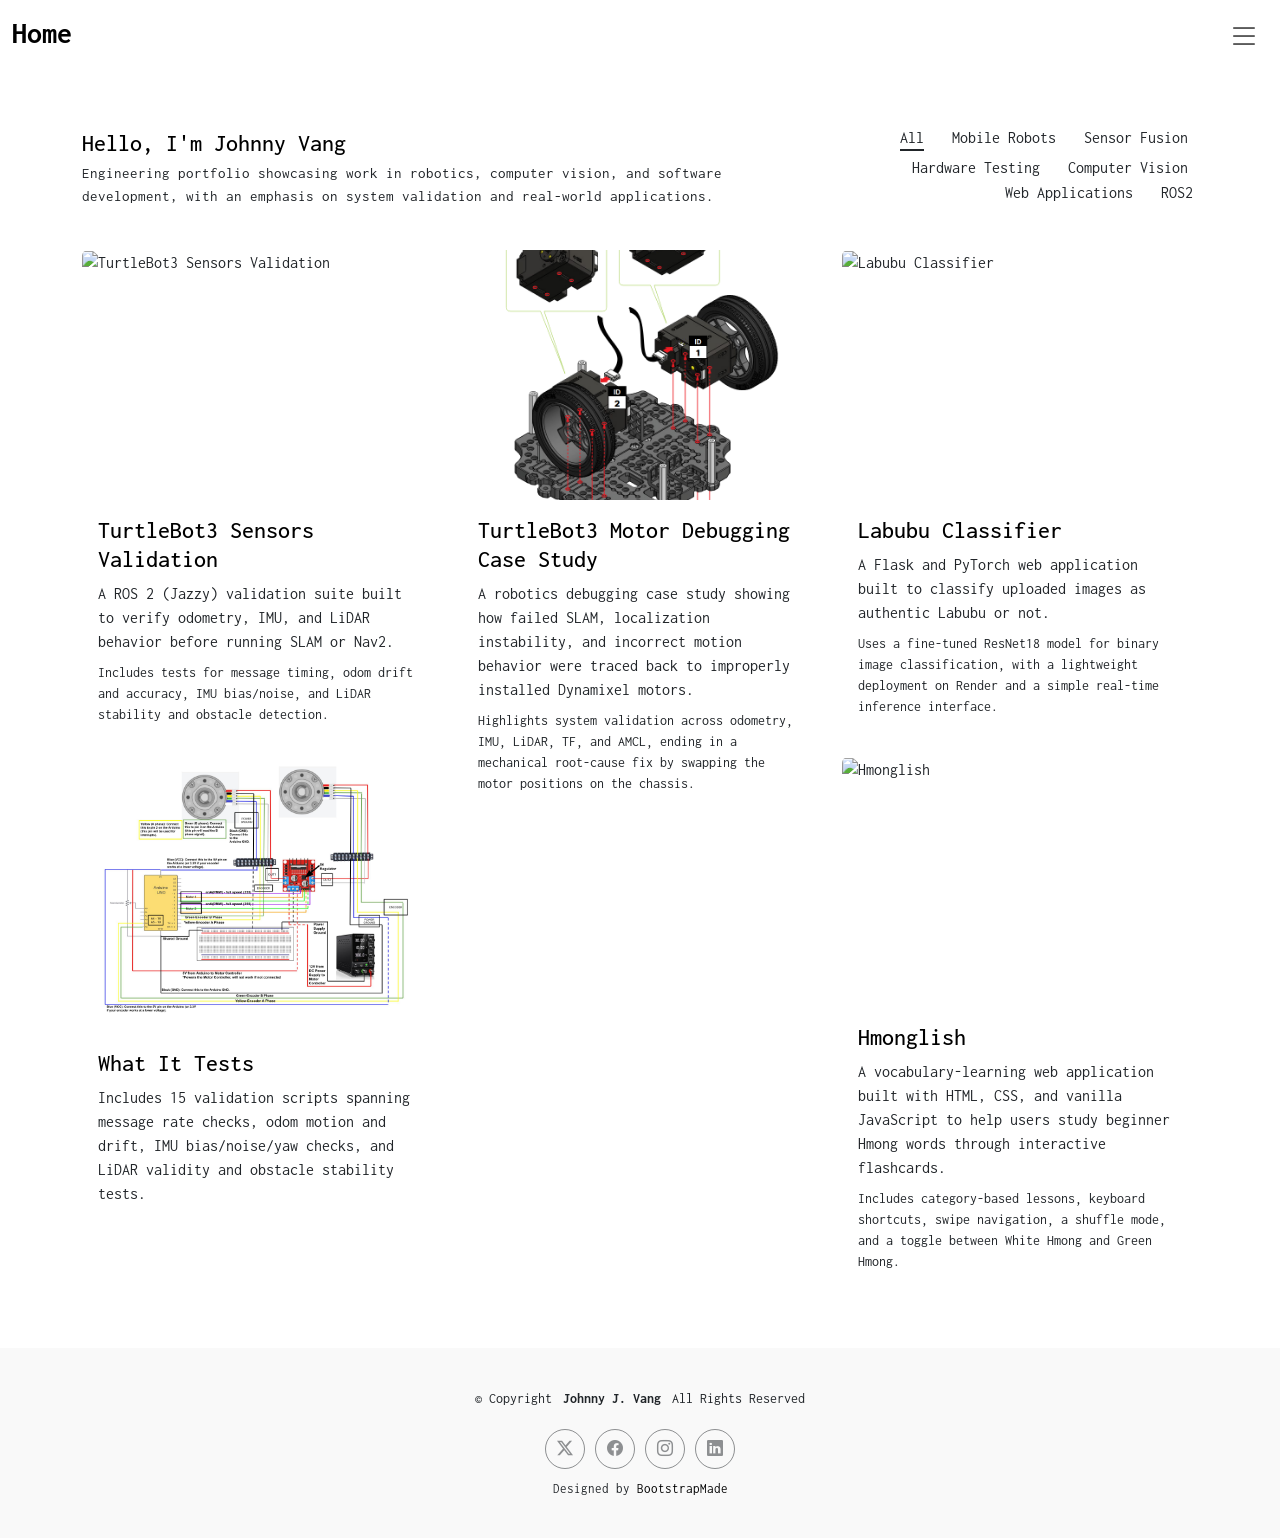
==== index.html @ 62e038f4 "new project - debuging case study" ====
<!DOCTYPE html>
<html lang="en">

<head>
  <meta charset="utf-8">
  <meta content="width=device-width, initial-scale=1.0" name="viewport">
  <title>Johnny J. Vang</title>
  <meta name="description" content="Johnny J. Vang robotics portfolio featuring ROS2 mobile robot validation, TurtleBot3 sensor validation, and system integration projects.">
  <meta name="keywords" content="Johnny Vang, ROS2, TurtleBot3, robotics, sensor validation, odometry, IMU, lidar, Nav2, SLAM">

  <!-- Favicons -->
  <link href="assets/img/favicon.png" rel="icon">
  <link href="assets/img/apple-touch-icon.png" rel="apple-touch-icon">

  <!-- Fonts -->
  <link href="https://fonts.googleapis.com" rel="preconnect">
  <link href="https://fonts.gstatic.com" rel="preconnect" crossorigin>
  <link href="https://fonts.googleapis.com/css2?family=Inconsolata:wght@200;300;400;500;600;700;800;900&display=swap" rel="stylesheet">

  <!-- Vendor CSS Files -->
  <link href="assets/vendor/bootstrap/css/bootstrap.min.css" rel="stylesheet">
  <link href="assets/vendor/bootstrap-icons/bootstrap-icons.css" rel="stylesheet">
  <link href="assets/vendor/aos/aos.css" rel="stylesheet">
  <link href="assets/vendor/glightbox/css/glightbox.min.css" rel="stylesheet">
  <link href="assets/vendor/swiper/swiper-bundle.min.css" rel="stylesheet">

  <!-- Main CSS File -->
  <link href="assets/css/main.css" rel="stylesheet">
</head>

<body class="index-page">

  <header id="header" class="header d-flex align-items-center sticky-top">
    <div class="container-fluid position-relative d-flex align-items-center justify-content-between">

      <a href="index.html" class="logo d-flex align-items-center">
        <h1 class="sitename">Home</h1>
      </a>

      <nav id="navmenu" class="navmenu">
        <ul>
          <li><a href="index.html" class="active">Home</a></li>
          <li><a href="about.html">About</a></li>
          <li><a href="contact.html">Contact</a></li>
        </ul>
        <i class="mobile-nav-toggle d-xl-none bi bi-list"></i>
      </nav>

    </div>
  </header>

  <main class="main">

    <section id="portfolio" class="portfolio section">
      <div class="container">

        <div class="isotope-layout" data-default-filter="*" data-layout="masonry" data-sort="original-order">

          <div class="row align-items-center mb-4">
            <div class="col-lg-7 portfolio-info">
              <h3>Hello, I'm Johnny Vang</h3>
              <p>
                Engineering portfolio showcasing work in robotics, computer vision, and software development, with an emphasis on system validation and real-world applications.
              </p>


            </div>
            <div class="col-lg-5 text-center text-lg-end">
              <ul class="portfolio-filters isotope-filters" data-aos="fade-up" data-aos-delay="100">
                <li data-filter="*" class="filter-active">All</li>
                <li data-filter=".filter-mobile">Mobile Robots</li>
                <li data-filter=".filter-sensor">Sensor Fusion</li>
                <li data-filter=".filter-hardware">Hardware Testing</li>
                <li data-filter=".filter-computer-vision">Computer Vision</li>
                <li data-filter=".filter-web-applications">Web Applications</li>
                <li data-filter=".filter-ros2">ROS2</li>
              </ul>
            </div>
          </div>

          

          <div class="row gy-4 isotope-container" data-aos="fade-up" data-aos-delay="200">

          <div class="col-lg-4 col-md-6 portfolio-item isotope-item filter-mobile filter-sensor filter-ros2">
            <div class="portfolio-content h-100">

              <div class="portfolio-img">
                <img src="https://external-content.duckduckgo.com/iu/?u=https%3A%2F%2Fe-shop.robotis.co.jp%2Fuploads%2FItems%2Fturtlebot3%2Fturtlebot3_burger_2022_tn1.jpg&f=1&nofb=1&ipt=61a8b65f5c6f3a85152f0b803311ccb914b542af6340ff4b538eba54f91daeba" alt="TurtleBot3 Sensors Validation">
              </div>

              <div class="portfolio-info">
                <h4>TurtleBot3 Sensors Validation</h4>
                <p>ROS2 validation suite for odom, IMU, and LiDAR</p>
                <div>
                  <a href="tb3-sensors-validation.html" class="details-link">
                    <i class="bi bi-link-45deg"></i>
                  </a>
                </div>
              </div>

              <div class="p-3">
                <h4 class="mb-2">TurtleBot3 Sensors Validation</h4>
                <p class="mb-2">
                  A ROS 2 (Jazzy) validation suite built to verify odometry, IMU, and LiDAR behavior
                  before running SLAM or Nav2.
                </p>
                <p class="mb-0 small">
                  Includes tests for message timing, odom drift and accuracy, IMU bias/noise,
                  and LiDAR stability and obstacle detection.
                </p>
              </div>

            </div>
          </div>

          <div class="col-lg-4 col-md-6 portfolio-item isotope-item filter-mobile filter-hardware filter-ros2">
            <div class="portfolio-content h-100">

              <div class="portfolio-img">
                <img src="assets/img/tb3-motor-debug-cover.png" alt="TurtleBot3 Motor Installation Debugging">
              </div>

              <div class="portfolio-info">
                <h4>TurtleBot3 Motor Debugging Case Study</h4>
                <p>Root cause analysis of SLAM failure caused by incorrect Dynamixel motor placement</p>
                <div>
                  <a href="tb3-motor-debugging-case-study.html" class="details-link">
                    <i class="bi bi-link-45deg"></i>
                  </a>
                </div>
              </div>

              <div class="p-3">
                <h4 class="mb-2">TurtleBot3 Motor Debugging Case Study</h4>
                <p class="mb-2">
                  A robotics debugging case study showing how failed SLAM, localization instability,
                  and incorrect motion behavior were traced back to improperly installed Dynamixel motors.
                </p>
                <p class="mb-0 small">
                  Highlights system validation across odometry, IMU, LiDAR, TF, and AMCL, ending in
                  a mechanical root-cause fix by swapping the motor positions on the chassis.
                </p>
              </div>

            </div>
          </div>

          <div class="col-lg-4 col-md-6 portfolio-item isotope-item filter-computer-vision filter-web-applications">
            <div class="portfolio-content h-100">

              <div class="portfolio-img">
                <img src="https://raw.githubusercontent.com/johnnyjvang/labubu_classifyer/main/static/labubu_rare.png" alt="Labubu Classifier">
              </div>

              <div class="portfolio-info">
                <h4>Labubu Classifier</h4>
                <p>PyTorch image classifier for authentic vs counterfeit Labubu detection</p>
                <div>
                  <a href="labubu-classifier.html" class="details-link">
                    <i class="bi bi-link-45deg"></i>
                  </a>
                </div>
              </div>

              <div class="p-3">
                <h4 class="mb-2">Labubu Classifier</h4>
                <p class="mb-2">
                  A Flask and PyTorch web application built to classify uploaded images as
                  authentic Labubu or not.
                </p>
                <p class="mb-0 small">
                  Uses a fine-tuned ResNet18 model for binary image classification, with a lightweight
                  deployment on Render and a simple real-time inference interface.
                </p>
              </div>

            </div>
          </div>

          <!-- Hmonglish -->
          <div class="col-lg-4 col-md-6 portfolio-item isotope-item filter-web-applications">
            <div class="portfolio-content h-100">

              <div class="portfolio-img">
                <img src="https://raw.githubusercontent.com/johnnyjvang/hmonglish/main/public/homepage.png" alt="Hmonglish">
              </div>

              <div class="portfolio-info">
                <h4>Hmonglish</h4>
                <p>Interactive web app for learning basic Hmong vocabulary</p>
                <div>
                  <a href="hmonglish.html" class="details-link">
                    <i class="bi bi-link-45deg"></i>
                  </a>
                </div>
              </div>

              <div class="p-3">
                <h4 class="mb-2">Hmonglish</h4>
                <p class="mb-2">
                  A vocabulary-learning web application built with HTML, CSS, and vanilla JavaScript
                  to help users study beginner Hmong words through interactive flashcards.
                </p>
                <p class="mb-0 small">
                  Includes category-based lessons, keyboard shortcuts, swipe navigation, a shuffle mode,
                  and a toggle between White Hmong and Green Hmong.
                </p>
              </div>

            </div>
          </div>

            <!-- Supporting Card -->
            <div class="col-lg-4 col-md-6 portfolio-item isotope-item filter-sensor filter-hardware filter-ros2">
              <div class="portfolio-content h-100">
                <img src="assets/img/portfolio/motor_wiring.jpg" class="img-fluid" alt="Validation and Debugging">
                <div class="portfolio-info">
                  <h4>Validation and Debugging</h4>
                  <p>Practical system testing for mobile robot bring-up</p>
                  <div>
                    <a href="assets/img/portfolio/motor_wiring.jpg"
                       title="Validation and Debugging"
                       data-gallery="portfolio-gallery-hardware"
                       class="glightbox preview-link">
                      <i class="bi bi-zoom-in"></i>
                    </a>
                    <a href="tb3-sensors-validation.html" title="More Details" class="details-link">
                      <i class="bi bi-link-45deg"></i>
                    </a>
                  </div>
                </div>

                <div class="p-3">
                  <h4 class="mb-2">What It Tests</h4>
                  <p class="mb-0">
                    Includes 15 validation scripts spanning message rate checks, odom motion and drift,
                    IMU bias/noise/yaw checks, and LiDAR validity and obstacle stability tests.
                  </p>
                </div>
              </div>
            </div><!-- End Portfolio Item -->

          </div><!-- End Portfolio Container -->

        </div>
      </div>
    </section>

  </main>

  <footer id="footer" class="footer light-background">
    <div class="container">
      <div class="copyright text-center">
        <p>© <span>Copyright</span> <strong class="px-1 sitename">Johnny J. Vang</strong> <span>All Rights Reserved</span></p>
      </div>
      <div class="social-links d-flex justify-content-center">
        <a href=""><i class="bi bi-twitter-x"></i></a>
        <a href=""><i class="bi bi-facebook"></i></a>
        <a href=""><i class="bi bi-instagram"></i></a>
        <a href=""><i class="bi bi-linkedin"></i></a>
      </div>
      <div class="credits">
        Designed by <a href="https://bootstrapmade.com/">BootstrapMade</a>
      </div>
    </div>
  </footer>

  <a href="#" id="scroll-top" class="scroll-top d-flex align-items-center justify-content-center">
    <i class="bi bi-arrow-up-short"></i>
  </a>

  <div id="preloader"></div>

  <script src="assets/vendor/bootstrap/js/bootstrap.bundle.min.js"></script>
  <script src="assets/vendor/php-email-form/validate.js"></script>
  <script src="assets/vendor/aos/aos.js"></script>
  <script src="assets/vendor/glightbox/js/glightbox.min.js"></script>
  <script src="assets/vendor/imagesloaded/imagesloaded.pkgd.min.js"></script>
  <script src="assets/vendor/isotope-layout/isotope.pkgd.min.js"></script>
  <script src="assets/vendor/swiper/swiper-bundle.min.js"></script>
  <script src="assets/js/main.js"></script>

</body>

</html>
---- assets/css/main.css ----
/**
* Template Name: MyPortfolio
* Template URL: https://bootstrapmade.com/myportfolio-bootstrap-portfolio-website-template/
* Updated: Aug 08 2024 with Bootstrap v5.3.3
* Author: BootstrapMade.com
* License: https://bootstrapmade.com/license/
*/


/* Portfolio Image Consistency */
.portfolio-img {
  width: 100%;
  height: 250px;
  overflow: hidden;
  border-radius: 6px;
}

.portfolio-img img {
  width: 100%;
  height: 100%;
  object-fit: cover;
  object-position: center;
  transition: transform 0.3s ease;
}

/* Hover effect */
.portfolio-content:hover .portfolio-img img {
  transform: scale(1.05);
}


.profile-img img {
  width: 250px;
  height: 250px;
  border-radius: 50%;
  object-fit: cover;
  display: block;
  margin: 0 auto;
}

/* Mobile scaling */
@media (max-width: 768px) {
  .profile-img img {
    width: 160px;
    height: 160px;
  }
}

.profile-img img {
  border: 4px solid #fff;
  box-shadow: 0 8px 20px rgba(0,0,0,0.2);
}

/*--------------------------------------------------------------
# Font & Color Variables
# Help: https://bootstrapmade.com/color-system/
--------------------------------------------------------------*/
/* Fonts */
:root {
  --default-font: "Inconsolata",  system-ui, -apple-system, "Segoe UI", Roboto, "Helvetica Neue", Arial, "Noto Sans", "Liberation Sans", sans-serif, "Apple Color Emoji", "Segoe UI Emoji", "Segoe UI Symbol", "Noto Color Emoji";
  --heading-font: "Inconsolata",  sans-serif;
  --nav-font: "Inconsolata",  sans-serif;
}

/* Global Colors - The following color variables are used throughout the website. Updating them here will change the color scheme of the entire website */
:root { 
  --background-color: #ffffff; /* Background color for the entire website, including individual sections */
  --default-color: #212529; /* Default color used for the majority of the text content across the entire website */
  --heading-color: #000000; /* Color for headings, subheadings and title throughout the website */
  --accent-color: #000000; /* Accent color that represents your brand on the website. It's used for buttons, links, and other elements that need to stand out */
  --surface-color: #ffffff; /* The surface color is used as a background of boxed elements within sections, such as cards, icon boxes, or other elements that require a visual separation from the global background. */
  --contrast-color: #ffffff; /* Contrast color for text, ensuring readability against backgrounds of accent, heading, or default colors. */
}

/* Nav Menu Colors - The following color variables are used specifically for the navigation menu. They are separate from the global colors to allow for more customization options */
:root {
  --nav-color: #5b5b5b;  /* The default color of the main navmenu links */
  --nav-hover-color: #000000; /* Applied to main navmenu links when they are hovered over or active */
  --nav-mobile-background-color: #f5f5f5; /* Used as the background color for mobile navigation menu */
  --nav-dropdown-background-color: #ffffff; /* Used as the background color for dropdown items that appear when hovering over primary navigation items */
  --nav-dropdown-color: #5b5b5b; /* Used for navigation links of the dropdown items in the navigation menu. */
  --nav-dropdown-hover-color: #000000; /* Similar to --nav-hover-color, this color is applied to dropdown navigation links when they are hovered over. */
}

/* Color Presets - These classes override global colors when applied to any section or element, providing reuse of the sam color scheme. */

.light-background {
  --background-color: #f9f9f9;
  --surface-color: #ffffff;
}

.dark-background {
  --background-color: #060606;
  --default-color: #ffffff;
  --heading-color: #ffffff;
  --surface-color: #252525;
  --contrast-color: #ffffff;
}

/* Smooth scroll */
:root {
  scroll-behavior: smooth;
}

/*--------------------------------------------------------------
# General Styling & Shared Classes
--------------------------------------------------------------*/
body {
  color: var(--default-color);
  background-color: var(--background-color);
  font-family: var(--default-font);
}

a {
  color: var(--accent-color);
  text-decoration: none;
  transition: 0.3s;
}

a:hover {
  color: color-mix(in srgb, var(--accent-color), transparent 25%);
  text-decoration: none;
}

h1,
h2,
h3,
h4,
h5,
h6 {
  color: var(--heading-color);
  font-family: var(--heading-font);
}

/* PHP Email Form Messages
------------------------------*/
.php-email-form .error-message {
  display: none;
  background: #df1529;
  color: #ffffff;
  text-align: left;
  padding: 15px;
  margin-bottom: 24px;
  font-weight: 600;
}

.php-email-form .sent-message {
  display: none;
  color: #ffffff;
  background: #059652;
  text-align: center;
  padding: 15px;
  margin-bottom: 24px;
  font-weight: 600;
}

.php-email-form .loading {
  display: none;
  background: var(--surface-color);
  text-align: center;
  padding: 15px;
  margin-bottom: 24px;
}

.php-email-form .loading:before {
  content: "";
  display: inline-block;
  border-radius: 50%;
  width: 24px;
  height: 24px;
  margin: 0 10px -6px 0;
  border: 3px solid var(--accent-color);
  border-top-color: var(--surface-color);
  animation: php-email-form-loading 1s linear infinite;
}

@keyframes php-email-form-loading {
  0% {
    transform: rotate(0deg);
  }

  100% {
    transform: rotate(360deg);
  }
}

/*--------------------------------------------------------------
# Global Header
--------------------------------------------------------------*/
.header {
  color: var(--default-color);
  background-color: var(--background-color);
  padding: 15px 0;
  transition: all 0.5s;
  z-index: 997;
}

.header .logo {
  line-height: 1;
}

.header .logo img {
  max-height: 32px;
  margin-right: 8px;
}

.header .logo h1 {
  font-size: 30px;
  margin: 0;
  font-weight: 700;
  color: var(--heading-color);
}

/*--------------------------------------------------------------
# Navigation Menu
--------------------------------------------------------------*/
/* Navmenu */
.mobile-nav-toggle {
  color: var(--nav-color);
  position: fixed;
  top: 20px;
  right: 20px;
  font-size: 32px;
  line-height: 0;
  cursor: pointer;
  display: block !important;
  z-index: 998;
  transition: 0.3s;
}

.mobile-nav-toggle:hover {
  color: var(--nav-hover-color);
}

.navmenu {
  position: fixed;
  top: 0;
  bottom: 0;
  right: -300px;
  z-index: 997;
  transition: 0.3s;
  width: 300px;
  overflow: hidden;
}

.navmenu ul {
  display: block;
  list-style: none;
  padding: 10px 0;
  margin: 0;
  overflow-y: auto;
  transition: 0.3s;
  z-index: 998;
}

.navmenu a,
.navmenu a:focus {
  color: var(--nav-dropdown-color);
  padding: 10px 20px;
  font-family: var(--nav-font);
  font-size: 17px;
  font-weight: 500;
  display: flex;
  align-items: center;
  justify-content: space-between;
  white-space: nowrap;
  transition: 0.3s;
}

.navmenu a i,
.navmenu a:focus i {
  font-size: 12px;
  line-height: 0;
  margin-left: 5px;
  width: 30px;
  height: 30px;
  display: flex;
  align-items: center;
  justify-content: center;
  border-radius: 50%;
  transition: 0.3s;
  background-color: color-mix(in srgb, var(--accent-color), transparent 90%);
}

.navmenu a i:hover,
.navmenu a:focus i:hover {
  background-color: var(--accent-color);
  color: var(--contrast-color);
}

.navmenu a:hover,
.navmenu .active,
.navmenu .active:focus {
  color: var(--nav-dropdown-hover-color);
}

.navmenu .active i,
.navmenu .active:focus i {
  background-color: var(--accent-color);
  color: var(--contrast-color);
  transform: rotate(180deg);
}

.navmenu .dropdown ul {
  position: static;
  display: none;
  z-index: 99;
  padding: 10px 0;
  margin: 10px 20px;
  box-shadow: none;
  transition: all 0.5s ease-in-out;
}

.navmenu .dropdown>.dropdown-active {
  display: block;
  background-color: var(--nav-dropdown-background-color);
  border: 1px solid color-mix(in srgb, var(--nav-dropdown-color), transparent 90%);
}

.mobile-nav-active {
  overflow: hidden;
}

.mobile-nav-active .mobile-nav-toggle {
  right: 310px;
  background-color: var(--surface-color);
  border-radius: 50%;
  border: 1px solid color-mix(in srgb, var(--default-color), transparent 80%);
}

.mobile-nav-active .navmenu {
  position: fixed;
  overflow: hidden;
  top: 0;
  bottom: 0;
  right: 0;
  background-color: var(--nav-mobile-background-color);
  transition: 0.3s;
}

/*--------------------------------------------------------------
# Global Footer
--------------------------------------------------------------*/
.footer {
  color: var(--default-color);
  background-color: var(--background-color);
  font-size: 14px;
  padding: 40px 0;
  position: relative;
}

.footer .copyright p {
  margin-bottom: 0;
}

.footer .social-links {
  margin-top: 20px;
}

.footer .social-links a {
  display: flex;
  align-items: center;
  justify-content: center;
  width: 40px;
  height: 40px;
  border-radius: 50%;
  border: 1px solid color-mix(in srgb, var(--default-color), transparent 50%);
  font-size: 16px;
  color: color-mix(in srgb, var(--default-color), transparent 50%);
  margin: 0 5px;
  transition: 0.3s;
}

.footer .social-links a:hover {
  color: var(--accent-color);
  border-color: var(--accent-color);
}

.footer .credits {
  margin-top: 10px;
  font-size: 13px;
  text-align: center;
}

/*--------------------------------------------------------------
# Preloader
--------------------------------------------------------------*/
#preloader {
  position: fixed;
  inset: 0;
  z-index: 9999;
  overflow: hidden;
  background-color: var(--background-color);
  transition: all 0.6s ease-out;
}

#preloader:before {
  content: "";
  position: fixed;
  top: calc(50% - 30px);
  left: calc(50% - 30px);
  border: 6px solid var(--accent-color);
  border-top-color: color-mix(in srgb, var(--accent-color), transparent 90%);
  border-radius: 50%;
  width: 60px;
  height: 60px;
  animation: animate-preloader 1s linear infinite;
}

@keyframes animate-preloader {
  0% {
    transform: rotate(0deg);
  }

  100% {
    transform: rotate(360deg);
  }
}

/*--------------------------------------------------------------
# Scroll Top Button
--------------------------------------------------------------*/
.scroll-top {
  position: fixed;
  visibility: hidden;
  opacity: 0;
  right: 15px;
  bottom: -15px;
  z-index: 99999;
  background-color: var(--accent-color);
  width: 44px;
  height: 44px;
  border-radius: 50px;
  transition: all 0.4s;
}

.scroll-top i {
  font-size: 24px;
  color: var(--contrast-color);
  line-height: 0;
}

.scroll-top:hover {
  background-color: color-mix(in srgb, var(--accent-color), transparent 20%);
  color: var(--contrast-color);
}

.scroll-top.active {
  visibility: visible;
  opacity: 1;
  bottom: 15px;
}

/*--------------------------------------------------------------
# Disable aos animation delay on mobile devices
--------------------------------------------------------------*/
@media screen and (max-width: 768px) {
  [data-aos-delay] {
    transition-delay: 0 !important;
  }
}

/*--------------------------------------------------------------
# Global Page Titles & Breadcrumbs
--------------------------------------------------------------*/
.page-title {
  color: var(--default-color);
  background-color: var(--background-color);
  padding: 120px 0;
  text-align: center;
  position: relative;
}

.page-title h1 {
  font-size: 42px;
  font-weight: 700;
  margin-bottom: 10px;
}

.page-title .breadcrumbs ol {
  display: flex;
  flex-wrap: wrap;
  list-style: none;
  justify-content: center;
  padding: 0;
  margin: 0;
  font-size: 16px;
  font-weight: 400;
}

.page-title .breadcrumbs ol li+li {
  padding-left: 10px;
}

.page-title .breadcrumbs ol li+li::before {
  content: "/";
  display: inline-block;
  padding-right: 10px;
  color: color-mix(in srgb, var(--default-color), transparent 70%);
}

/*--------------------------------------------------------------
# Global Sections
--------------------------------------------------------------*/
section,
.section {
  color: var(--default-color);
  background-color: var(--background-color);
  padding: 60px 0;
  scroll-margin-top: 90px;
  overflow: clip;
}

@media (max-width: 1199px) {

  section,
  .section {
    scroll-margin-top: 66px;
  }
}

/*--------------------------------------------------------------
# Global Section Titles
--------------------------------------------------------------*/
.section-title {
  text-align: center;
  padding-bottom: 60px;
  position: relative;
}

.section-title h2 {
  font-size: 32px;
  font-weight: 400;
  margin-bottom: 15px;
}

.section-title p {
  margin-bottom: 0;
}

/*--------------------------------------------------------------
# Portfolio Section
--------------------------------------------------------------*/
.portfolio .portfolio-info h3 {
  font-size: 24px;
  margin-bottom: 5px;
}

.portfolio .portfolio-info p {
  font-size: 15px;
}

.portfolio .portfolio-filters {
  padding: 0;
  margin: 0 auto 20px auto;
  list-style: none;
}

.portfolio .portfolio-filters li {
  cursor: pointer;
  display: inline-block;
  padding: 0;
  font-size: 16px;
  font-weight: 400;
  margin: 0 10px;
  line-height: 1;
  margin-bottom: 5px;
  transition: all 0.3s ease-in-out;
}

.portfolio .portfolio-filters li:hover,
.portfolio .portfolio-filters li.filter-active {
  border-bottom: 2px solid var(--default-color);
  padding-bottom: 3px;
}

.portfolio .portfolio-filters li:first-child {
  margin-left: 0;
}

.portfolio .portfolio-filters li:last-child {
  margin-right: 5px;
}

@media (max-width: 575px) {
  .portfolio .portfolio-filters li {
    font-size: 14px;
    margin: 0 5px;
  }
}

.portfolio .portfolio-content {
  position: relative;
  overflow: hidden;
}

.portfolio .portfolio-content img {
  transition: 0.3s;
}

.portfolio .portfolio-content .portfolio-info {
  opacity: 0;
  position: absolute;
  inset: 0;
  z-index: 3;
  transition: all ease-in-out 0.3s;
  background: rgba(0, 0, 0, 0.6);
  padding: 15px;
  display: flex;
  align-items: center;
  justify-content: center;
  flex-direction: column;
}

.portfolio .portfolio-content .portfolio-info h4 {
  font-size: 18px;
  mask-border: 0;
  font-weight: 400;
  color: #ffffff;
  display: inline-block;
}

.portfolio .portfolio-content .portfolio-info p {
  text-align: center;
  display: inline-block;
  font-size: 14px;
  font-weight: 400;
  color: rgba(255, 255, 255, 0.8);
}

.portfolio .portfolio-content .portfolio-info .preview-link,
.portfolio .portfolio-content .portfolio-info .details-link {
  font-size: 26px;
  color: #fff;
  transition: 0.3s;
  line-height: 1.2;
}

.portfolio .portfolio-content .portfolio-info .preview-link:hover,
.portfolio .portfolio-content .portfolio-info .details-link:hover {
  color: var(--accent-color);
}

.portfolio .portfolio-content .portfolio-info .details-link {
  left: 50%;
  font-size: 34px;
  line-height: 0;
}

.portfolio .portfolio-content:hover .portfolio-info {
  opacity: 1;
}

.portfolio .portfolio-content:hover img {
  transform: scale(1.1);
}

/*--------------------------------------------------------------
# Clients Section
--------------------------------------------------------------*/
.clients .swiper-slide img {
  opacity: 0.5;
  transition: 0.3s;
  filter: grayscale(100);
}

.clients .swiper-slide img:hover {
  filter: none;
  opacity: 1;
}

.clients .swiper-wrapper {
  height: auto;
}

.clients .swiper-pagination {
  margin-top: 20px;
  position: relative;
}

.clients .swiper-pagination .swiper-pagination-bullet {
  width: 12px;
  height: 12px;
  opacity: 1;
  background-color: color-mix(in srgb, var(--default-color), transparent 80%);
}

.clients .swiper-pagination .swiper-pagination-bullet-active {
  background-color: var(--accent-color);
}

/*--------------------------------------------------------------
# Services Section
--------------------------------------------------------------*/
.services .service-item {
  background-color: var(--surface-color);
  padding: 40px;
  box-shadow: 0px 0 30px rgba(0, 0, 0, 0.1);
  height: 100%;
}

.services .service-item .icon {
  width: 48px;
  height: 48px;
  position: relative;
  margin-bottom: 50px;
}

.services .service-item .icon i {
  color: color-mix(in srgb, var(--heading-color), transparent 30%);
  font-size: 56px;
  transition: ease-in-out 0.3s;
  z-index: 2;
  position: relative;
}

.services .service-item .icon:before {
  position: absolute;
  content: "";
  height: 100%;
  width: 100%;
  background: color-mix(in srgb, var(--heading-color), transparent 95%);
  border-radius: 50px;
  z-index: 1;
  top: 10px;
  right: -20px;
  transition: 0.3s;
}

.services .service-item h3 {
  color: color-mix(in srgb, var(--heading-color), transparent 20%);
  font-weight: 700;
  margin: 0 0 20px 0;
  padding-bottom: 8px;
  font-size: 22px;
  position: relative;
  display: inline-block;
  border-bottom: 4px solid color-mix(in srgb, var(--heading-color), transparent 90%);
  transition: 0.3s;
}

.services .service-item p {
  line-height: 24px;
  font-size: 14px;
  margin-bottom: 0;
}

.services .service-item .readmore {
  margin-top: 15px;
  display: inline-block;
  color: color-mix(in srgb, var(--default-color), transparent 30%);
}

.services .service-item:hover .icon i {
  color: var(--heading-color);
}

.services .service-item:hover .icon:before {
  background: color-mix(in srgb, var(--heading-color), transparent 90%);
}

.services .service-item:hover h3 {
  border-color: color-mix(in srgb, var(--accent-color), transparent 70%);
  color: var(--heading-color);
}

.services .service-item:hover .readmore {
  color: var(--accent-color);
}

/*--------------------------------------------------------------
# Testimonials Section
--------------------------------------------------------------*/
.testimonials .section-header {
  margin-bottom: 40px;
}

.testimonials .testimonials-carousel,
.testimonials .testimonials-slider {
  overflow: hidden;
}

.testimonials .testimonial-item {
  text-align: center;
}

.testimonials .testimonial-item .testimonial-img {
  width: 120px;
  border-radius: 50%;
  border: 4px solid var(--background-color);
  margin: 0 auto;
}

.testimonials .testimonial-item h3 {
  font-size: 20px;
  font-weight: bold;
  margin: 10px 0 5px 0;
}

.testimonials .testimonial-item h4 {
  font-size: 14px;
  color: color-mix(in srgb, var(--default-color), transparent 40%);
  margin: 0 0 15px 0;
}

.testimonials .testimonial-item .stars {
  margin-bottom: 15px;
}

.testimonials .testimonial-item .stars i {
  color: #ffc107;
  margin: 0 1px;
}

.testimonials .testimonial-item .quote-icon-left,
.testimonials .testimonial-item .quote-icon-right {
  color: color-mix(in srgb, var(--accent-color), transparent 50%);
  font-size: 26px;
  line-height: 0;
}

.testimonials .testimonial-item .quote-icon-left {
  display: inline-block;
  left: -5px;
  position: relative;
}

.testimonials .testimonial-item .quote-icon-right {
  display: inline-block;
  right: -5px;
  position: relative;
  top: 10px;
  transform: scale(-1, -1);
}

.testimonials .testimonial-item p {
  font-style: italic;
  margin: 0 auto 15px auto;
}

.testimonials .swiper-wrapper {
  height: auto;
}

.testimonials .swiper-pagination {
  margin-top: 20px;
  position: relative;
}

.testimonials .swiper-pagination .swiper-pagination-bullet {
  width: 12px;
  height: 12px;
  opacity: 1;
  background-color: color-mix(in srgb, var(--default-color), transparent 85%);
}

.testimonials .swiper-pagination .swiper-pagination-bullet-active {
  background-color: var(--accent-color);
}

@media (min-width: 992px) {
  .testimonials .testimonial-item p {
    width: 80%;
  }
}

/*--------------------------------------------------------------
# About Section
--------------------------------------------------------------*/
.about .content h2 {
  font-weight: 700;
  font-size: 24px;
}

.about .content ul {
  list-style: none;
  padding: 0;
}

.about .content ul li {
  margin-bottom: 20px;
  display: flex;
  align-items: center;
}

.about .content ul strong {
  margin-right: 10px;
}

.about .content ul i {
  font-size: 16px;
  margin-right: 5px;
  color: var(--accent-color);
  line-height: 0;
}

/*--------------------------------------------------------------
# Resume Section
--------------------------------------------------------------*/
.resume .resume-title {
  color: var(--heading-color);
  font-size: 26px;
  font-weight: 700;
  margin-top: 20px;
  margin-bottom: 20px;
}

.resume .resume-item {
  padding: 0 0 20px 20px;
  margin-top: -2px;
  border-left: 2px solid var(--accent-color);
  position: relative;
}

.resume .resume-item h4 {
  line-height: 18px;
  font-size: 18px;
  font-weight: 600;
  text-transform: uppercase;
  color: color-mix(in srgb, var(--default-color), transparent 20%);
  margin-bottom: 10px;
}

.resume .resume-item h5 {
  font-size: 16px;
  padding: 5px 15px;
  display: inline-block;
  font-weight: 600;
  margin-bottom: 10px;
}

.resume .resume-item ul {
  padding-left: 20px;
}

.resume .resume-item ul li {
  padding-bottom: 10px;
}

.resume .resume-item:last-child {
  padding-bottom: 0;
}

.resume .resume-item::before {
  content: "";
  position: absolute;
  width: 16px;
  height: 16px;
  border-radius: 50px;
  left: -9px;
  top: 0;
  background: var(--background-color);
  border: 2px solid var(--accent-color);
}

/*--------------------------------------------------------------
# Pricing Section
--------------------------------------------------------------*/
.pricing .pricing-item {
  background-color: var(--surface-color);
  padding: 60px 40px;
  box-shadow: 0 3px 20px -2px rgba(0, 0, 0, 0.1);
  height: 100%;
  position: relative;
}

.pricing h3 {
  font-weight: 600;
  margin-bottom: 15px;
  font-size: 20px;
}

.pricing h4 {
  font-size: 48px;
  color: var(--accent-color);
  font-family: var(--heading-font);
  font-weight: 400;
}

.pricing h4 sup {
  font-size: 28px;
}

.pricing h4 span {
  color: color-mix(in srgb, var(--default-color), transparent 60%);
  font-size: 18px;
}

.pricing ul {
  padding: 20px 0;
  list-style: none;
  color: color-mix(in srgb, var(--default-color), transparent 30%);
  text-align: left;
  line-height: 20px;
}

.pricing ul li {
  padding: 10px 0;
  display: flex;
  align-items: center;
}

.pricing ul i {
  color: #059652;
  font-size: 24px;
  padding-right: 3px;
}

.pricing ul .na {
  color: color-mix(in srgb, var(--default-color), transparent 60%);
}

.pricing ul .na i {
  color: color-mix(in srgb, var(--default-color), transparent 60%);
}

.pricing ul .na span {
  text-decoration: line-through;
}

.pricing .buy-btn {
  color: color-mix(in srgb, var(--default-color), transparent 40%);
  background-color: var(--background-color);
  display: inline-block;
  padding: 8px 35px 10px 35px;
  border-radius: 4px;
  border: 1px solid color-mix(in srgb, var(--default-color), transparent 60%);
  transition: none;
  font-size: 16px;
  font-weight: 500;
  font-family: var(--heading-font);
  transition: 0.3s;
}

.pricing .buy-btn:hover {
  background: var(--accent-color);
  border-color: var(--accent-color);
  color: var(--contrast-color);
}

.pricing .featured {
  z-index: 10;
}

.pricing .featured .pricing-item {
  background: var(--accent-color);
}

@media (min-width: 992px) {
  .pricing .featured .pricing-item {
    transform: scale(1.02, 1.1);
  }
}

.pricing .featured h3,
.pricing .featured h4,
.pricing .featured h4 span,
.pricing .featured ul,
.pricing .featured ul .na,
.pricing .featured ul i,
.pricing .featured ul .na i {
  color: var(--contrast-color);
}

.pricing .featured .buy-btn {
  background: var(--accent-color);
  color: var(--contrast-color);
  border-color: var(--contrast-color);
}

.pricing .featured .buy-btn:hover {
  background: color-mix(in srgb, var(--background-color), transparent 92%);
}

/*--------------------------------------------------------------
# Alt Pricing Section
--------------------------------------------------------------*/
.alt-pricing .pricing-item {
  border-bottom: 1px dashed color-mix(in srgb, var(--default-color), transparent 60%);
  width: 100%;
  height: 100%;
  padding: 0 0 15px 0;
}

.alt-pricing .pricing-item h3 {
  margin: 0;
  font-size: 20px;
  font-weight: 600;
}

.alt-pricing .pricing-item h4 {
  margin: 0;
  font-size: 18px;
  color: var(--accent-color);
}

/*--------------------------------------------------------------
# Portfolio Details Section
--------------------------------------------------------------*/
.portfolio-details .portfolio-details-slider img {
  width: 100%;
}

.portfolio-details .portfolio-details-slider .swiper-pagination {
  margin-top: 20px;
  position: relative;
}

.portfolio-details .portfolio-details-slider .swiper-pagination .swiper-pagination-bullet {
  width: 12px;
  height: 12px;
  background-color: color-mix(in srgb, var(--default-color), transparent 85%);
  opacity: 1;
}

.portfolio-details .portfolio-details-slider .swiper-pagination .swiper-pagination-bullet-active {
  background-color: var(--accent-color);
}

.portfolio-details .portfolio-info {
  background-color: var(--surface-color);
  padding: 30px;
  box-shadow: 0px 0 30px rgba(0, 0, 0, 0.1);
}

.portfolio-details .portfolio-info h3 {
  font-size: 22px;
  font-weight: 700;
  margin-bottom: 20px;
  padding-bottom: 20px;
  border-bottom: 1px solid color-mix(in srgb, var(--default-color), transparent 85%);
}

.portfolio-details .portfolio-info ul {
  list-style: none;
  padding: 0;
  font-size: 15px;
}

.portfolio-details .portfolio-info ul li+li {
  margin-top: 10px;
}

.portfolio-details .portfolio-description {
  padding-top: 30px;
}

.portfolio-details .portfolio-description h2 {
  font-size: 26px;
  font-weight: 700;
  margin-bottom: 20px;
}

.portfolio-details .portfolio-description p {
  padding: 0;
  color: color-mix(in srgb, var(--default-color), transparent 30%);
}

/*--------------------------------------------------------------
# Service Details Section
--------------------------------------------------------------*/
.service-details .services-list {
  background-color: var(--surface-color);
  padding: 10px 30px;
  border: 1px solid color-mix(in srgb, var(--default-color), transparent 90%);
  margin-bottom: 20px;
}

.service-details .services-list a {
  display: block;
  line-height: 1;
  padding: 8px 0 8px 15px;
  border-left: 3px solid color-mix(in srgb, var(--default-color), transparent 70%);
  margin: 20px 0;
  color: color-mix(in srgb, var(--default-color), transparent 20%);
  transition: 0.3s;
}

.service-details .services-list a.active {
  color: var(--heading-color);
  font-weight: 700;
  border-color: var(--accent-color);
}

.service-details .services-list a:hover {
  border-color: var(--accent-color);
}

.service-details .services-img {
  margin-bottom: 20px;
}

.service-details h3 {
  font-size: 26px;
  font-weight: 700;
}

.service-details h4 {
  font-size: 20px;
  font-weight: 700;
}

.service-details p {
  font-size: 15px;
}

.service-details ul {
  list-style: none;
  padding: 0;
  font-size: 15px;
}

.service-details ul li {
  padding: 5px 0;
  display: flex;
  align-items: center;
}

.service-details ul i {
  font-size: 20px;
  margin-right: 8px;
  color: var(--accent-color);
}

/*--------------------------------------------------------------
# Starter Section Section
--------------------------------------------------------------*/
.starter-section {
  /* Add your styles here */
}

/*--------------------------------------------------------------
# Contact Section
--------------------------------------------------------------*/
.contact {
  background-image: url("../img/contact-bg.png");
  background-position: left center;
  background-repeat: no-repeat;
  position: relative;
}

@media (max-width: 640px) {
  .contact {
    background-position: center 50px;
    background-size: contain;
  }
}

.contact:before {
  content: "";
  background: color-mix(in srgb, var(--background-color), transparent 30%);
  position: absolute;
  bottom: 0;
  top: 0;
  left: 0;
  right: 0;
}

.contact .info-item+.info-item {
  margin-top: 40px;
}

.contact .info-item i {
  background: var(--accent-color);
  color: var(--contrast-color);
  font-size: 20px;
  width: 44px;
  height: 44px;
  display: flex;
  justify-content: center;
  align-items: center;
  border-radius: 50px;
  transition: all 0.3s ease-in-out;
  margin-right: 15px;
}

.contact .info-item h3 {
  padding: 0;
  font-size: 18px;
  font-weight: 700;
  margin-bottom: 5px;
}

.contact .info-item p {
  padding: 0;
  margin-bottom: 0;
  font-size: 14px;
}

.contact .php-email-form {
  height: 100%;
}

.contact .php-email-form input[type=text],
.contact .php-email-form input[type=email],
.contact .php-email-form textarea {
  font-size: 14px;
  padding: 10px 15px;
  box-shadow: none;
  border-radius: 0;
  color: var(--default-color);
  background-color: color-mix(in srgb, var(--background-color), transparent 50%);
  border-color: color-mix(in srgb, var(--default-color), transparent 80%);
}

.contact .php-email-form input[type=text]:focus,
.contact .php-email-form input[type=email]:focus,
.contact .php-email-form textarea:focus {
  border-color: var(--accent-color);
}

.contact .php-email-form input[type=text]::placeholder,
.contact .php-email-form input[type=email]::placeholder,
.contact .php-email-form textarea::placeholder {
  color: color-mix(in srgb, var(--default-color), transparent 70%);
}

.contact .php-email-form button[type=submit] {
  color: var(--contrast-color);
  background: var(--accent-color);
  border: 0;
  padding: 10px 30px;
  transition: 0.4s;
  border-radius: 50px;
}

.contact .php-email-form button[type=submit]:hover {
  background: color-mix(in srgb, var(--accent-color), transparent 20%);
}
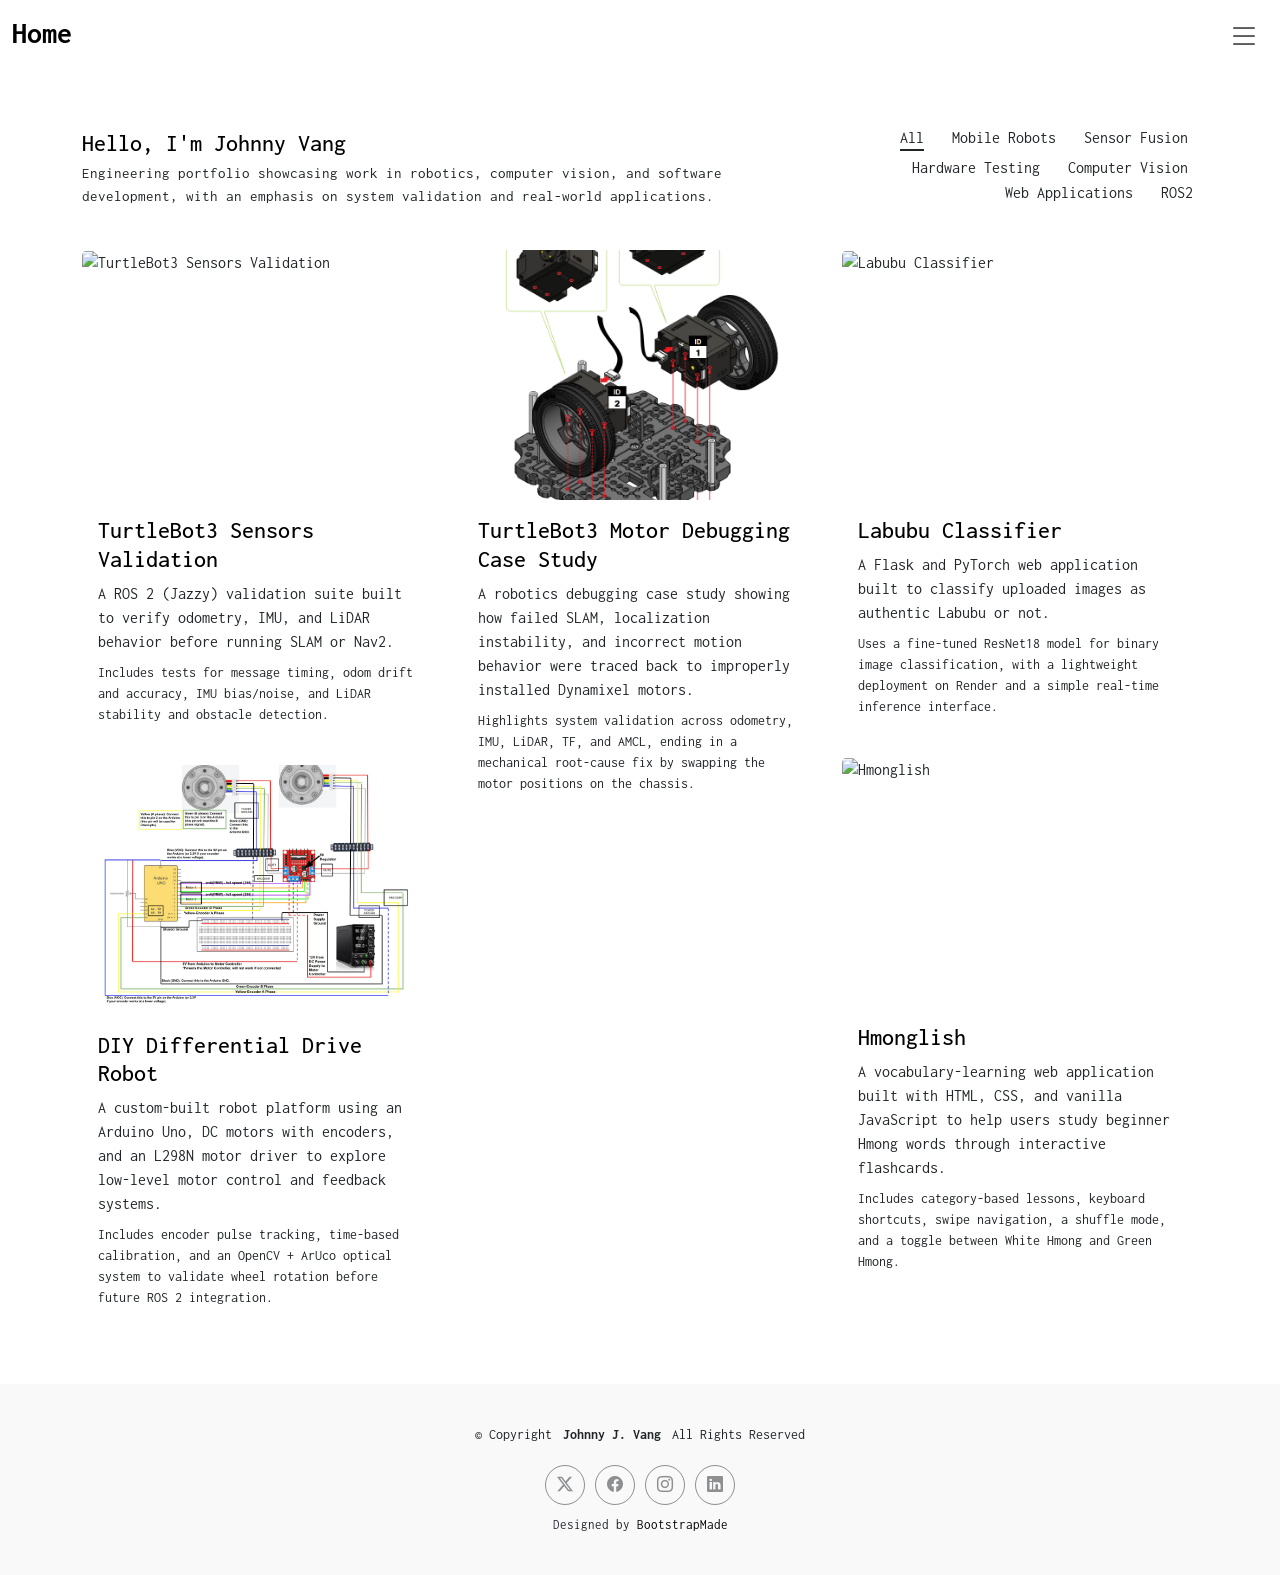
==== commit f854c9fb: "diy drive robot added" ====
--- a/index.html
+++ b/index.html
@@ -211,35 +211,40 @@
             </div>
           </div>
 
-            <!-- Supporting Card -->
-            <div class="col-lg-4 col-md-6 portfolio-item isotope-item filter-sensor filter-hardware filter-ros2">
-              <div class="portfolio-content h-100">
-                <img src="assets/img/portfolio/motor_wiring.jpg" class="img-fluid" alt="Validation and Debugging">
-                <div class="portfolio-info">
-                  <h4>Validation and Debugging</h4>
-                  <p>Practical system testing for mobile robot bring-up</p>
-                  <div>
-                    <a href="assets/img/portfolio/motor_wiring.jpg"
-                       title="Validation and Debugging"
-                       data-gallery="portfolio-gallery-hardware"
-                       class="glightbox preview-link">
-                      <i class="bi bi-zoom-in"></i>
-                    </a>
-                    <a href="tb3-sensors-validation.html" title="More Details" class="details-link">
-                      <i class="bi bi-link-45deg"></i>
-                    </a>
-                  </div>
-                </div>
-
-                <div class="p-3">
-                  <h4 class="mb-2">What It Tests</h4>
-                  <p class="mb-0">
-                    Includes 15 validation scripts spanning message rate checks, odom motion and drift,
-                    IMU bias/noise/yaw checks, and LiDAR validity and obstacle stability tests.
-                  </p>
-                </div>
-              </div>
-            </div><!-- End Portfolio Item -->
+          <!-- DIY Robot -->
+          <div class="col-lg-4 col-md-6 portfolio-item isotope-item filter-robotics">
+            <div class="portfolio-content h-100">
+
+              <div class="portfolio-img">
+                <img src="assets/img/portfolio/motor_wiring.jpg" alt="DIY Robot">
+              </div>
+
+              <div class="portfolio-info">
+                <h4>DIY Differential Drive Robot</h4>
+                <p>Arduino-based robot with encoders, motor control, and optical validation</p>
+                <div>
+                  <a href="diy-robot-project.html" class="details-link">
+                    <i class="bi bi-link-45deg"></i>
+                  </a>
+                </div>
+              </div>
+
+              <div class="p-3">
+                <h4 class="mb-2">DIY Differential Drive Robot</h4>
+                <p class="mb-2">
+                  A custom-built robot platform using an Arduino Uno, DC motors with encoders,
+                  and an L298N motor driver to explore low-level motor control and feedback systems.
+                </p>
+                <p class="mb-0 small">
+                  Includes encoder pulse tracking, time-based calibration, and an OpenCV + ArUco
+                  optical system to validate wheel rotation before future ROS 2 integration.
+                </p>
+              </div>
+
+            </div>
+          </div>
+
+
 
           </div><!-- End Portfolio Container -->
 
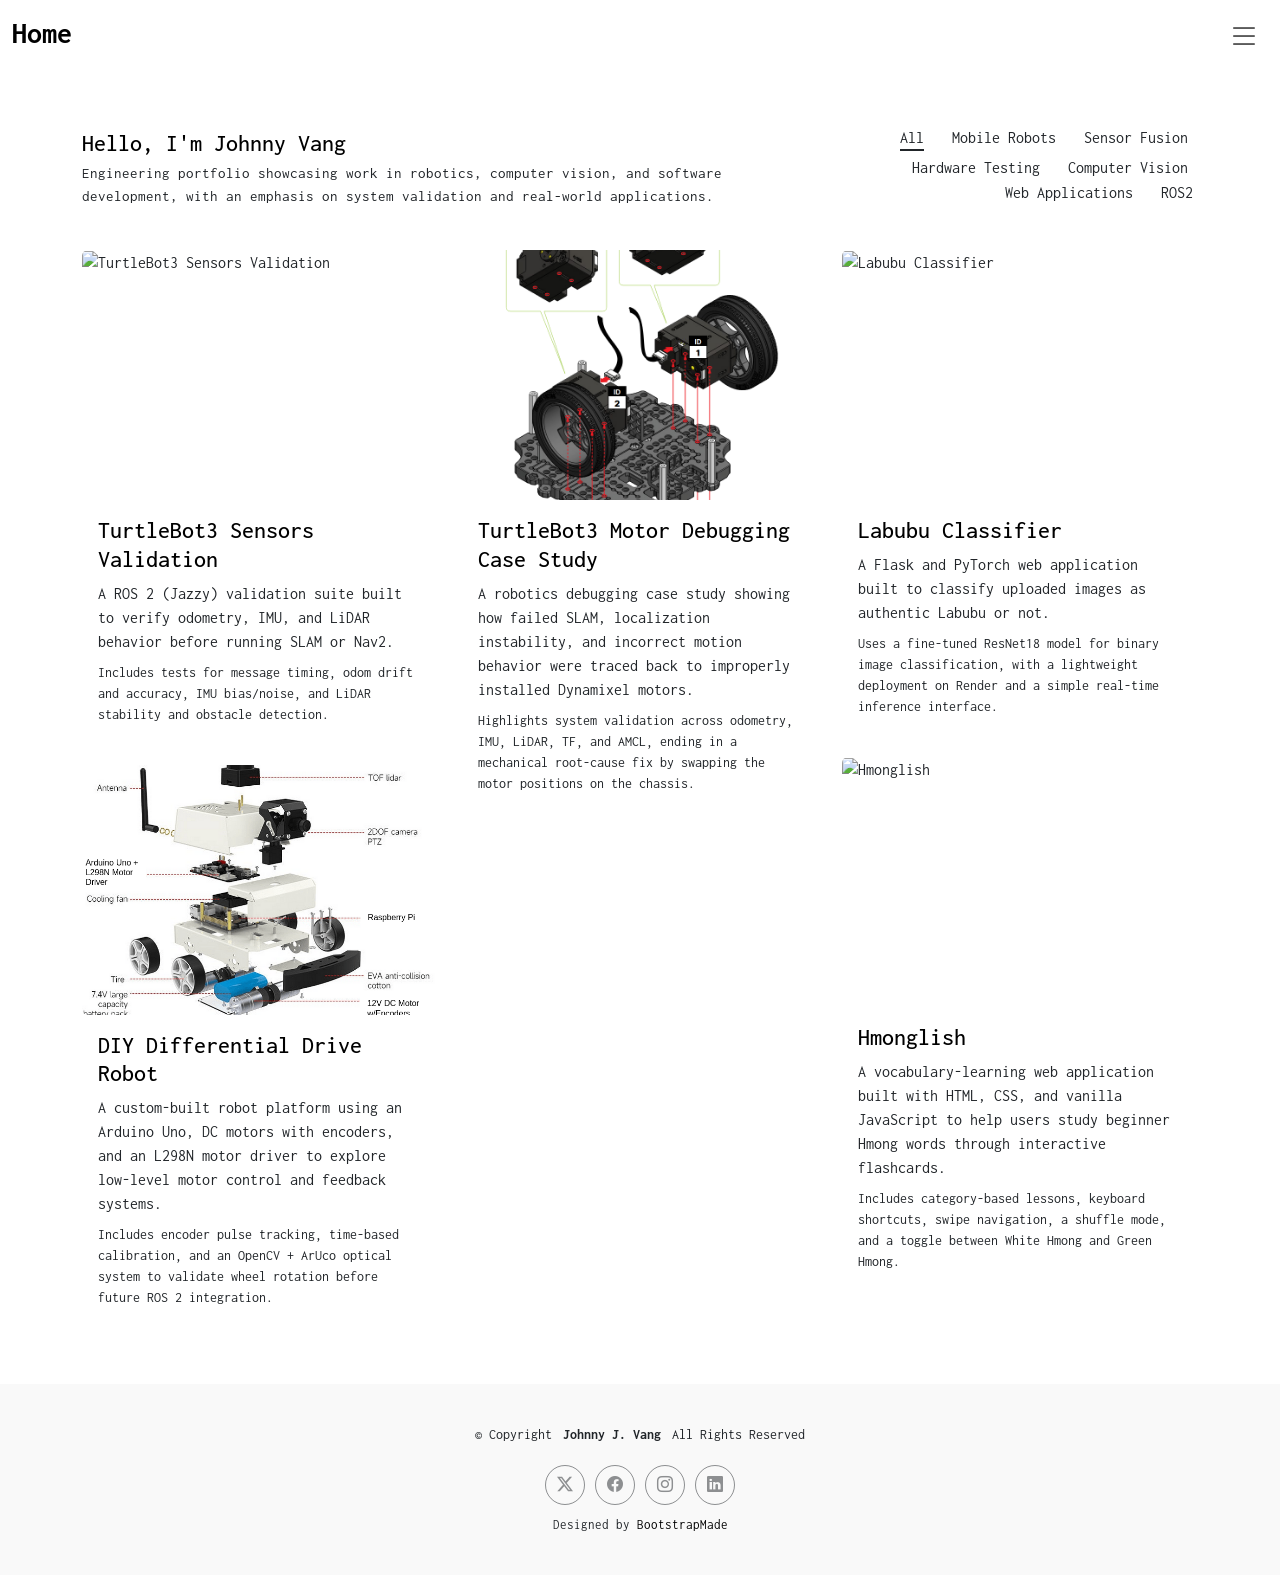
==== commit d3a27ebd: "added images to diy project" ====
--- a/index.html
+++ b/index.html
@@ -216,7 +216,7 @@
             <div class="portfolio-content h-100">
 
               <div class="portfolio-img">
-                <img src="assets/img/portfolio/motor_wiring.jpg" alt="DIY Robot">
+                <img src="assets/img/updated_ros2_exploded_robot.png" alt="DIY Robot">
               </div>
 
               <div class="portfolio-info">
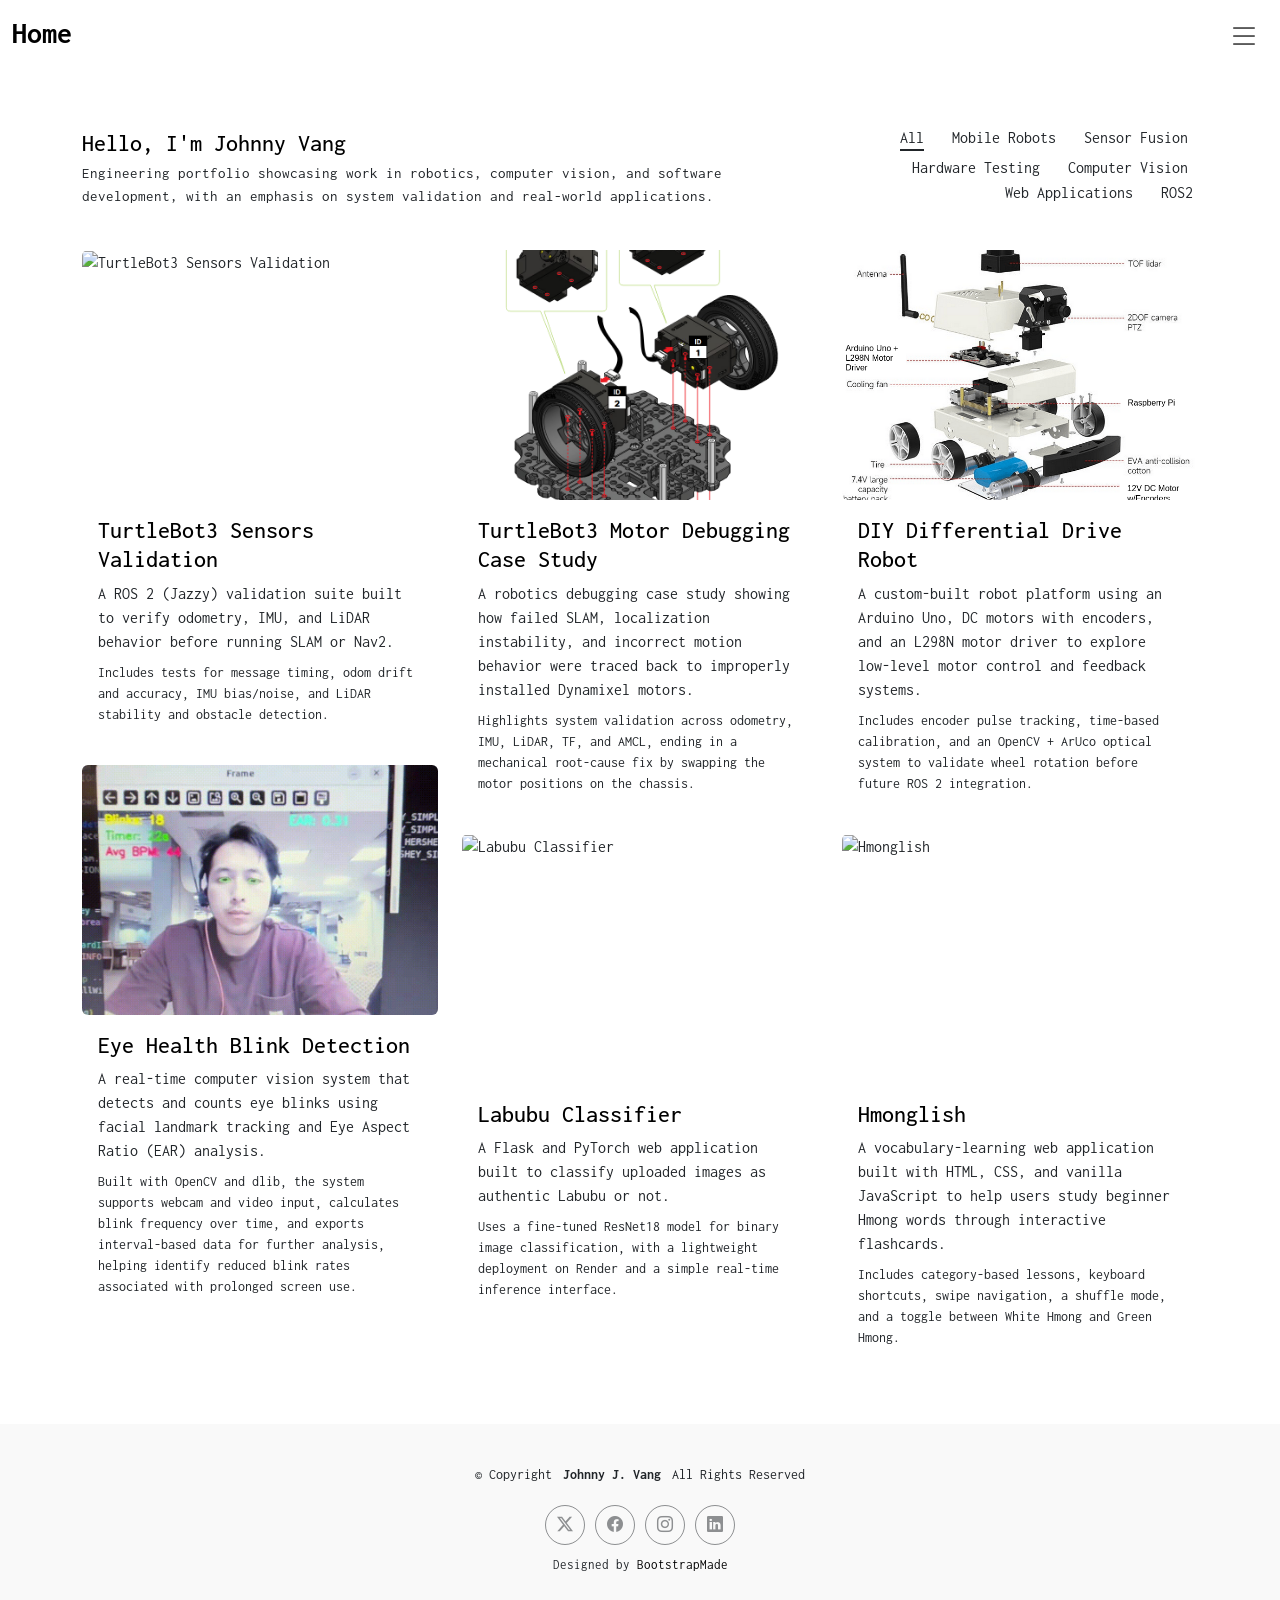
==== commit 2966d3fd: "eye tracker health project" ====
--- a/index.html
+++ b/index.html
@@ -146,6 +146,74 @@
             </div>
           </div>
 
+          <!-- DIY Robot -->
+          <div class="col-lg-4 col-md-6 portfolio-item isotope-item filter-robotics">
+            <div class="portfolio-content h-100">
+
+              <div class="portfolio-img">
+                <img src="assets/img/updated_ros2_exploded_robot.png" alt="DIY Robot">
+              </div>
+
+              <div class="portfolio-info">
+                <h4>DIY Differential Drive Robot</h4>
+                <p>Arduino-based robot with encoders, motor control, and optical validation</p>
+                <div>
+                  <a href="diy-robot-project.html" class="details-link">
+                    <i class="bi bi-link-45deg"></i>
+                  </a>
+                </div>
+              </div>
+
+              <div class="p-3">
+                <h4 class="mb-2">DIY Differential Drive Robot</h4>
+                <p class="mb-2">
+                  A custom-built robot platform using an Arduino Uno, DC motors with encoders,
+                  and an L298N motor driver to explore low-level motor control and feedback systems.
+                </p>
+                <p class="mb-0 small">
+                  Includes encoder pulse tracking, time-based calibration, and an OpenCV + ArUco
+                  optical system to validate wheel rotation before future ROS 2 integration.
+                </p>
+              </div>
+
+            </div>
+          </div>
+          
+
+        <!-- Eye Health Blink Detection -->
+        <div class="col-lg-4 col-md-6 portfolio-item isotope-item filter-computer-vision">
+          <div class="portfolio-content h-100">
+
+            <div class="portfolio-img">
+              <img src="assets/img/output_eye.gif" alt="Eye Health Blink Detection">
+            </div>
+
+            <div class="portfolio-info">
+              <h4>Eye Health Blink Detection</h4>
+              <p>Computer vision tool for real-time blink tracking and eye health monitoring</p>
+              <div>
+                <a href="eye-health.html" class="details-link">
+                  <i class="bi bi-link-45deg"></i>
+                </a>
+              </div>
+            </div>
+
+            <div class="p-3">
+              <h4 class="mb-2">Eye Health Blink Detection</h4>
+              <p class="mb-2">
+                A real-time computer vision system that detects and counts eye blinks using facial
+                landmark tracking and Eye Aspect Ratio (EAR) analysis.
+              </p>
+              <p class="mb-0 small">
+                Built with OpenCV and dlib, the system supports webcam and video input, calculates
+                blink frequency over time, and exports interval-based data for further analysis,
+                helping identify reduced blink rates associated with prolonged screen use.
+              </p>
+            </div>
+
+          </div>
+        </div>
+
           <div class="col-lg-4 col-md-6 portfolio-item isotope-item filter-computer-vision filter-web-applications">
             <div class="portfolio-content h-100">
 
@@ -205,39 +273,6 @@
                 <p class="mb-0 small">
                   Includes category-based lessons, keyboard shortcuts, swipe navigation, a shuffle mode,
                   and a toggle between White Hmong and Green Hmong.
-                </p>
-              </div>
-
-            </div>
-          </div>
-
-          <!-- DIY Robot -->
-          <div class="col-lg-4 col-md-6 portfolio-item isotope-item filter-robotics">
-            <div class="portfolio-content h-100">
-
-              <div class="portfolio-img">
-                <img src="assets/img/updated_ros2_exploded_robot.png" alt="DIY Robot">
-              </div>
-
-              <div class="portfolio-info">
-                <h4>DIY Differential Drive Robot</h4>
-                <p>Arduino-based robot with encoders, motor control, and optical validation</p>
-                <div>
-                  <a href="diy-robot-project.html" class="details-link">
-                    <i class="bi bi-link-45deg"></i>
-                  </a>
-                </div>
-              </div>
-
-              <div class="p-3">
-                <h4 class="mb-2">DIY Differential Drive Robot</h4>
-                <p class="mb-2">
-                  A custom-built robot platform using an Arduino Uno, DC motors with encoders,
-                  and an L298N motor driver to explore low-level motor control and feedback systems.
-                </p>
-                <p class="mb-0 small">
-                  Includes encoder pulse tracking, time-based calibration, and an OpenCV + ArUco
-                  optical system to validate wheel rotation before future ROS 2 integration.
                 </p>
               </div>
 
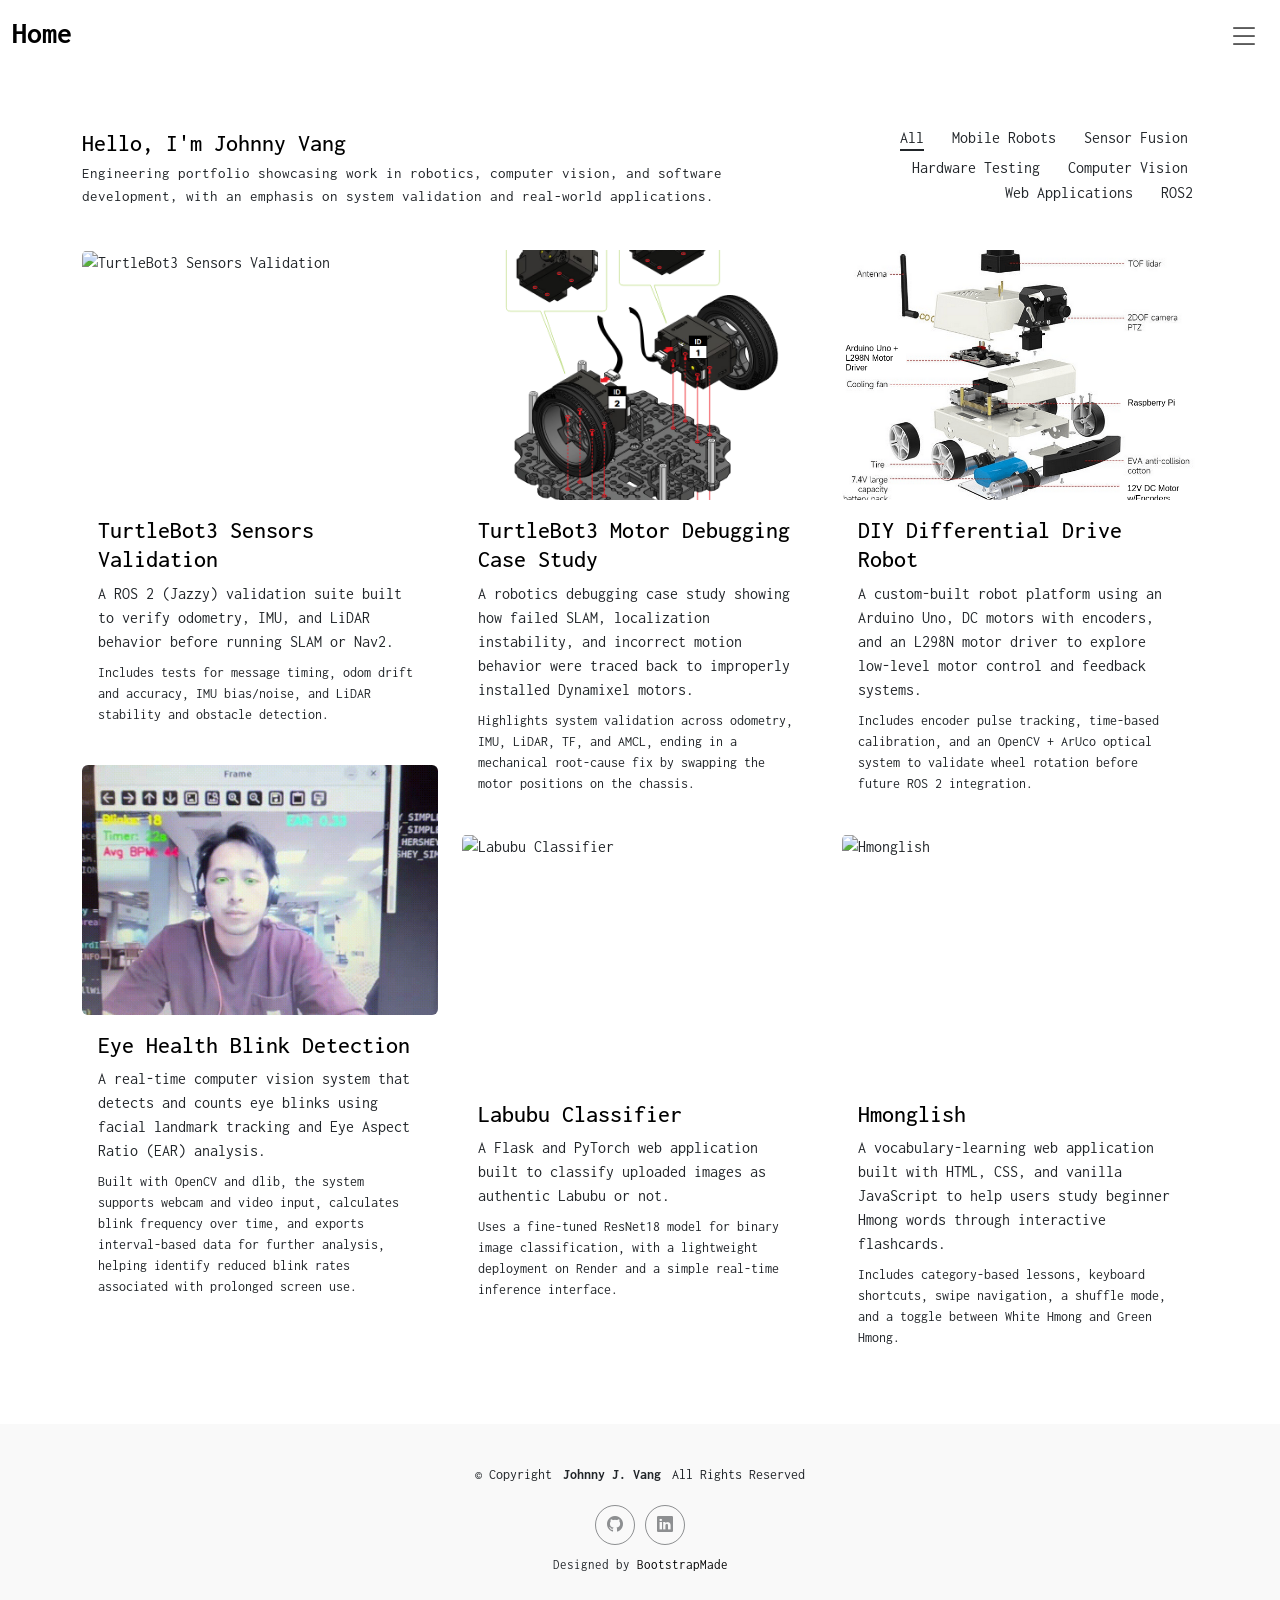
==== commit 98976dc1: "update footr, contact, about page" ====
--- a/index.html
+++ b/index.html
@@ -147,7 +147,7 @@
           </div>
 
           <!-- DIY Robot -->
-          <div class="col-lg-4 col-md-6 portfolio-item isotope-item filter-robotics">
+          <div class="col-lg-4 col-md-6 portfolio-item isotope-item filter-mobile filter-hardware filter-ros2">
             <div class="portfolio-content h-100">
 
               <div class="portfolio-img">
@@ -295,10 +295,12 @@
         <p>© <span>Copyright</span> <strong class="px-1 sitename">Johnny J. Vang</strong> <span>All Rights Reserved</span></p>
       </div>
       <div class="social-links d-flex justify-content-center">
-        <a href=""><i class="bi bi-twitter-x"></i></a>
-        <a href=""><i class="bi bi-facebook"></i></a>
-        <a href=""><i class="bi bi-instagram"></i></a>
-        <a href=""><i class="bi bi-linkedin"></i></a>
+        <a href="https://github.com/johnnyjvang" target="_blank" rel="noopener noreferrer">
+          <i class="bi bi-github"></i>
+        </a>
+        <a href="https://www.linkedin.com/in/jjvang/" target="_blank" rel="noopener noreferrer">
+          <i class="bi bi-linkedin"></i>
+        </a>
       </div>
       <div class="credits">
         Designed by <a href="https://bootstrapmade.com/">BootstrapMade</a>
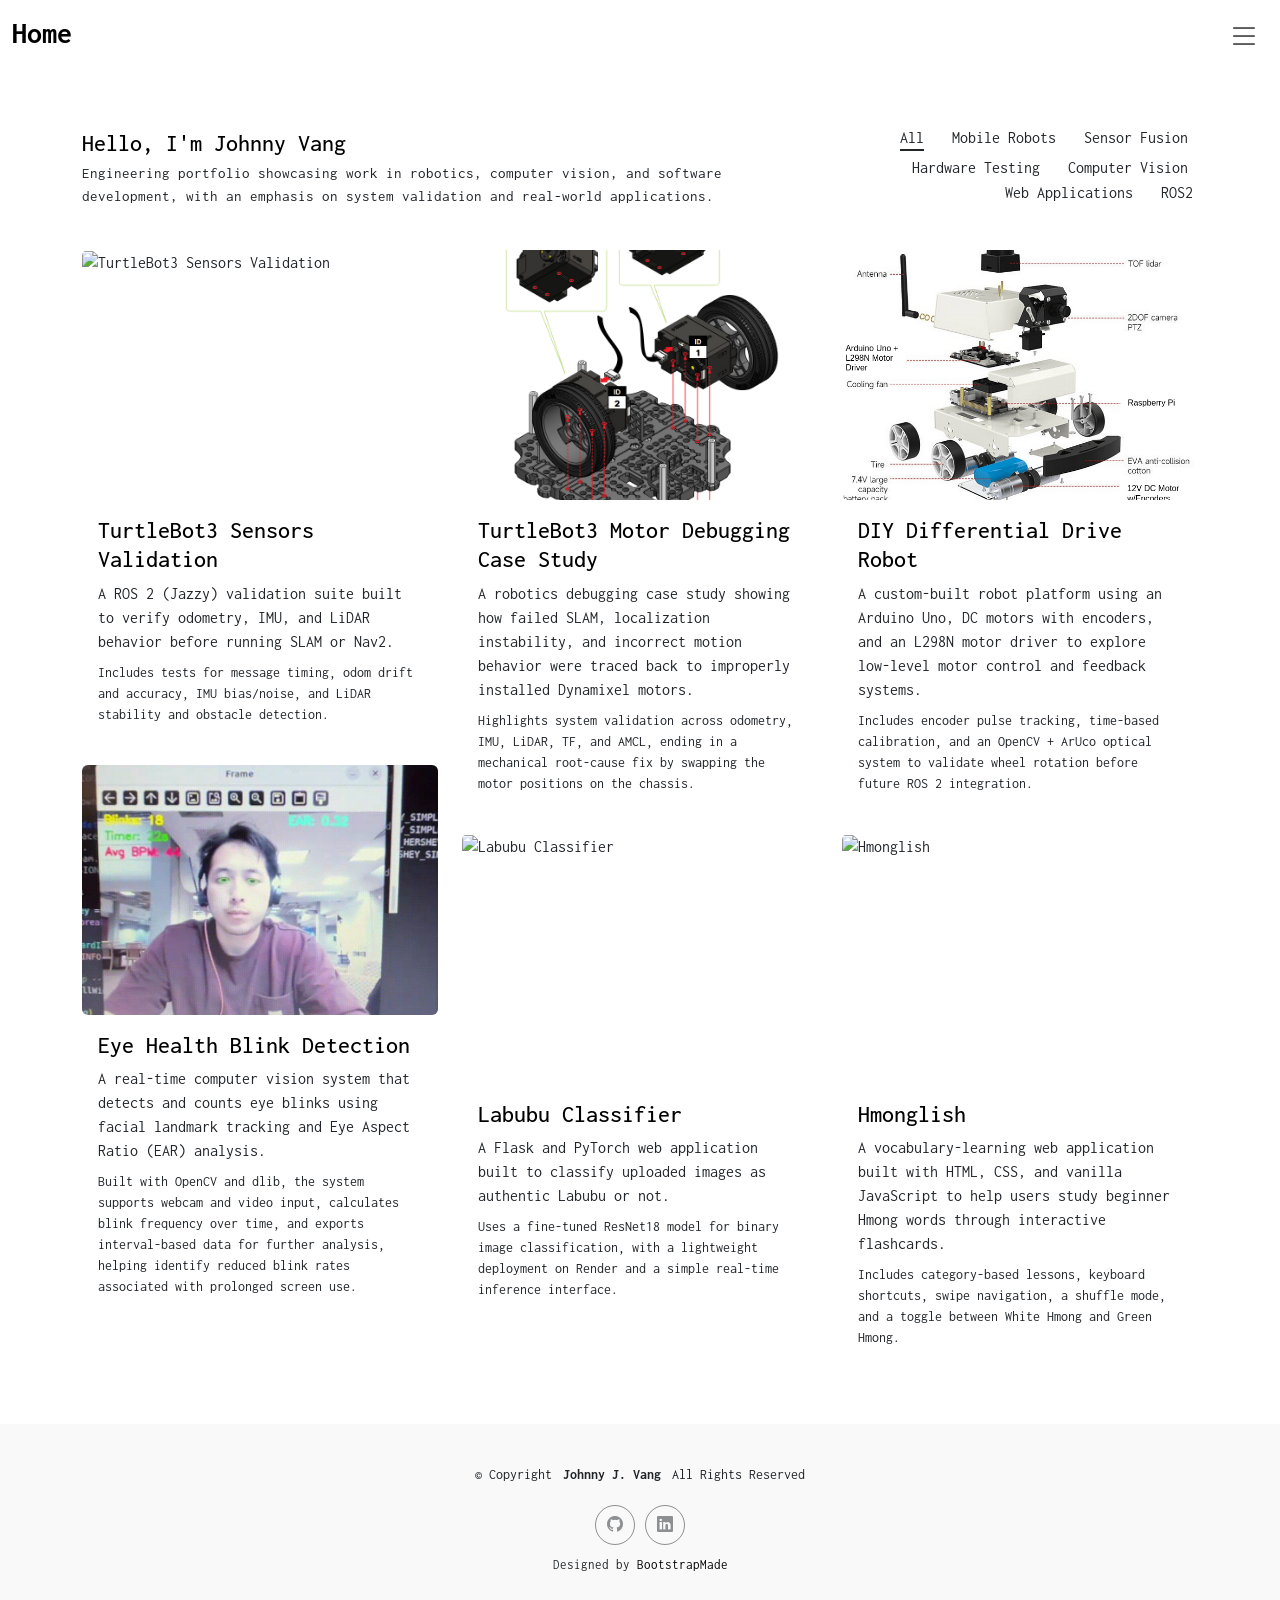
==== commit d20c477b: "update favicon" ====
--- a/index.html
+++ b/index.html
@@ -9,7 +9,7 @@
   <meta name="keywords" content="Johnny Vang, ROS2, TurtleBot3, robotics, sensor validation, odometry, IMU, lidar, Nav2, SLAM">
 
   <!-- Favicons -->
-  <link href="assets/img/favicon.png" rel="icon">
+  <link href="assets/img/robot_favicon_32.png" rel="icon">
   <link href="assets/img/apple-touch-icon.png" rel="apple-touch-icon">
 
   <!-- Fonts -->
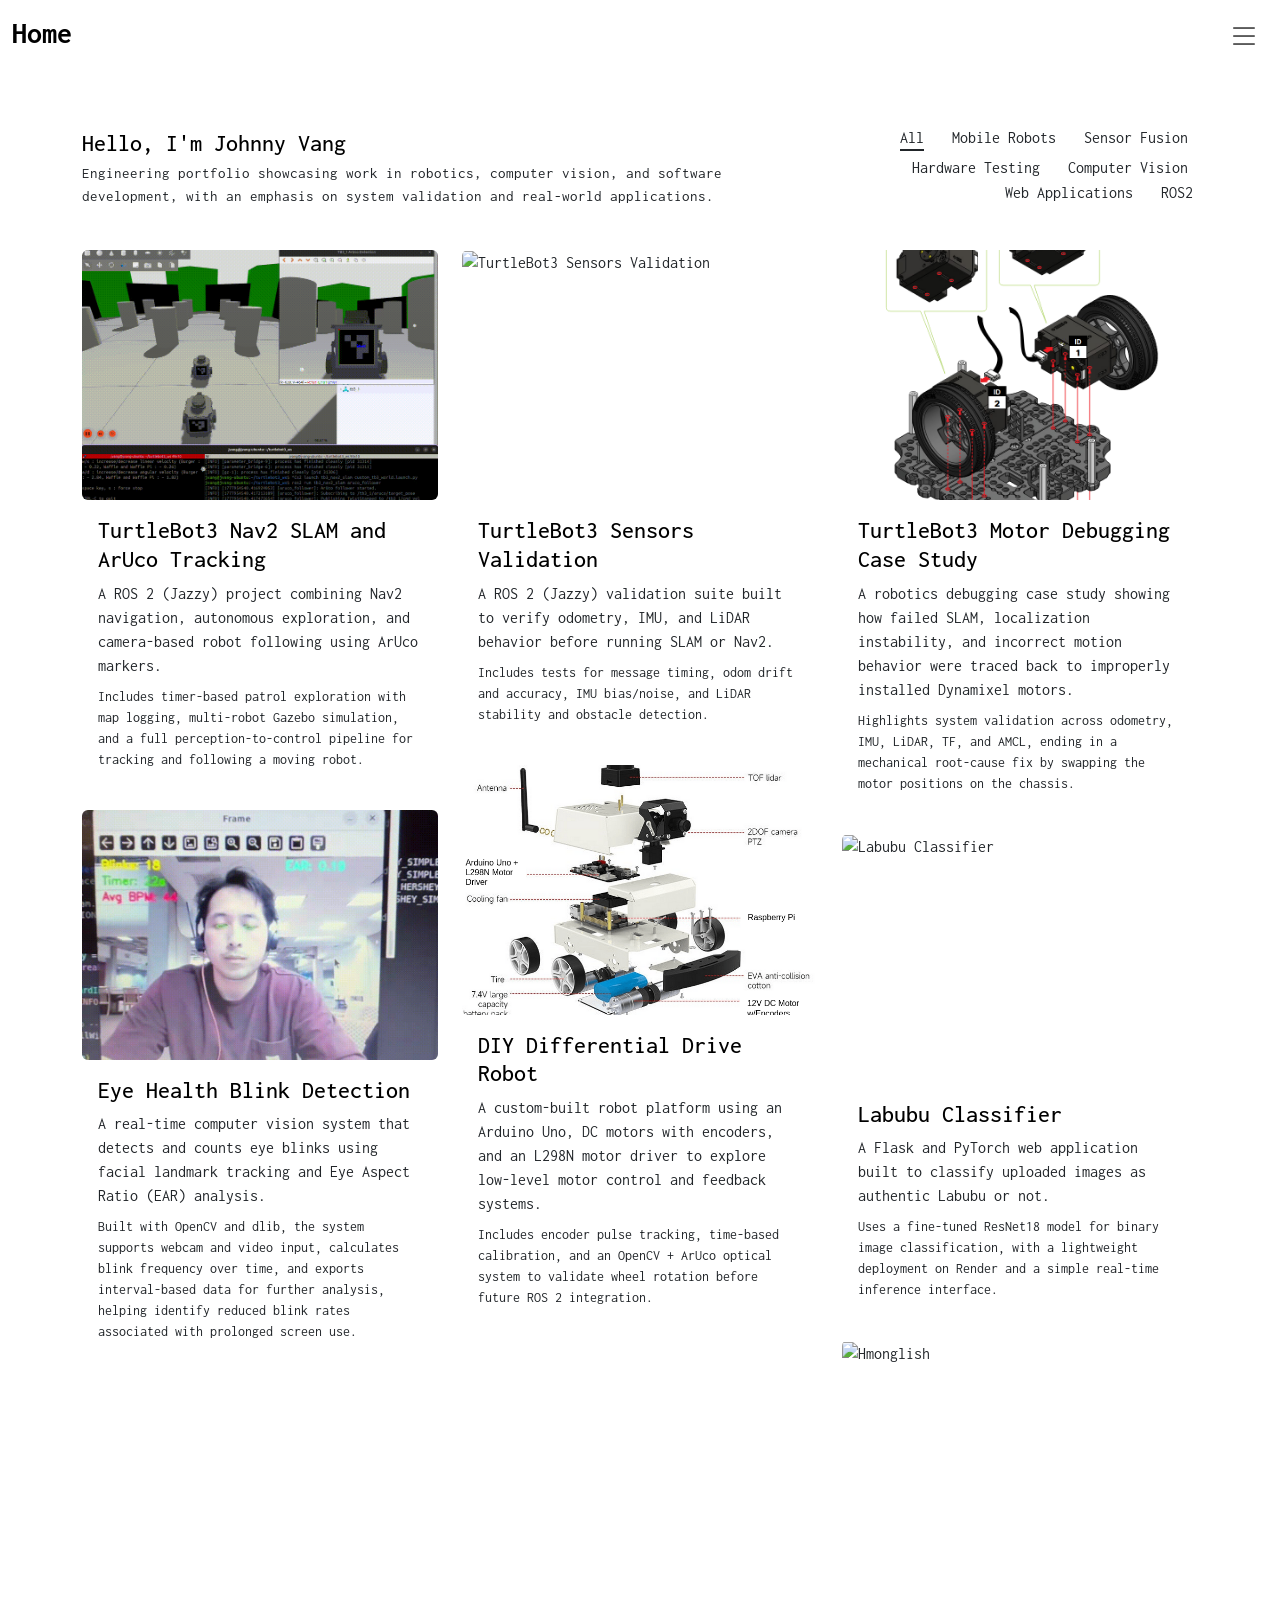
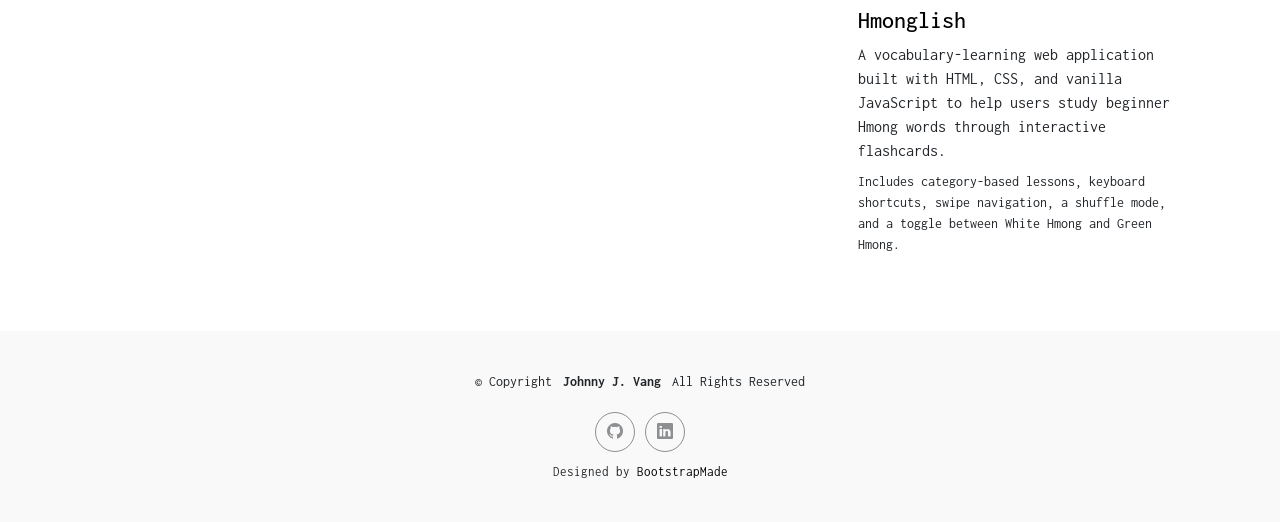
==== commit 3230c9bf: "Add tb3-nav2-slam project page with patrol exploration and ArUco follower demos" ====
--- a/index.html
+++ b/index.html
@@ -81,6 +81,39 @@
           
 
           <div class="row gy-4 isotope-container" data-aos="fade-up" data-aos-delay="200">
+
+          <div class="col-lg-4 col-md-6 portfolio-item isotope-item filter-mobile filter-computer-vision filter-ros2">
+            <div class="portfolio-content h-100">
+
+              <div class="portfolio-img">
+                <img src="assets/img/aruco_follower.gif" alt="TurtleBot3 Nav2 SLAM and ArUco Tracking">
+              </div>
+
+              <div class="portfolio-info">
+                <h4>TurtleBot3 Nav2 SLAM and ArUco Tracking</h4>
+                <p>ROS2 navigation, exploration, and vision-based robot following</p>
+                <div>
+                  <a href="tb3-nav2-slam.html" class="details-link">
+                    <i class="bi bi-link-45deg"></i>
+                  </a>
+                </div>
+              </div>
+
+              <div class="p-3">
+                <h4 class="mb-2">TurtleBot3 Nav2 SLAM and ArUco Tracking</h4>
+                <p class="mb-2">
+                  A ROS 2 (Jazzy) project combining Nav2 navigation, autonomous exploration,
+                  and camera-based robot following using ArUco markers.
+                </p>
+                <p class="mb-0 small">
+                  Includes timer-based patrol exploration with map logging, multi-robot Gazebo simulation,
+                  and a full perception-to-control pipeline for tracking and following a moving robot.
+                </p>
+              </div>
+
+            </div>
+          </div>
+
 
           <div class="col-lg-4 col-md-6 portfolio-item isotope-item filter-mobile filter-sensor filter-ros2">
             <div class="portfolio-content h-100">
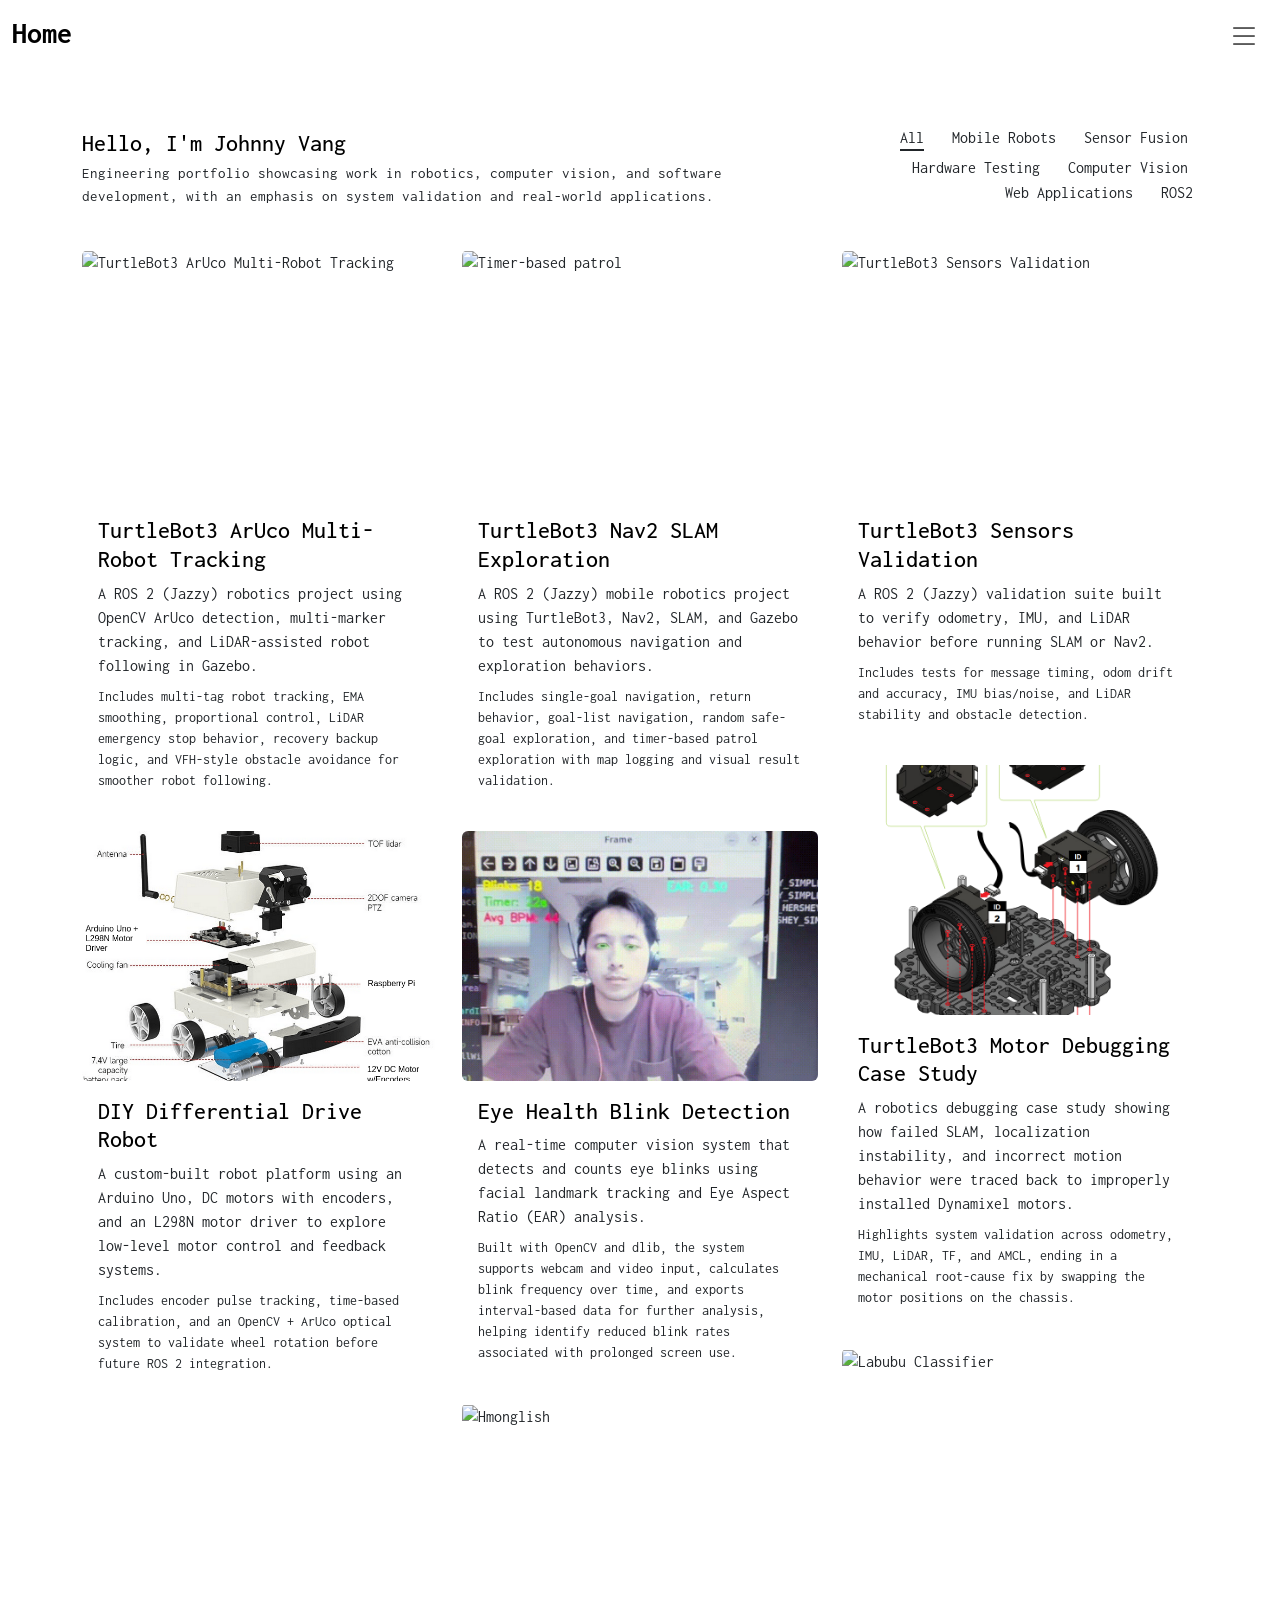
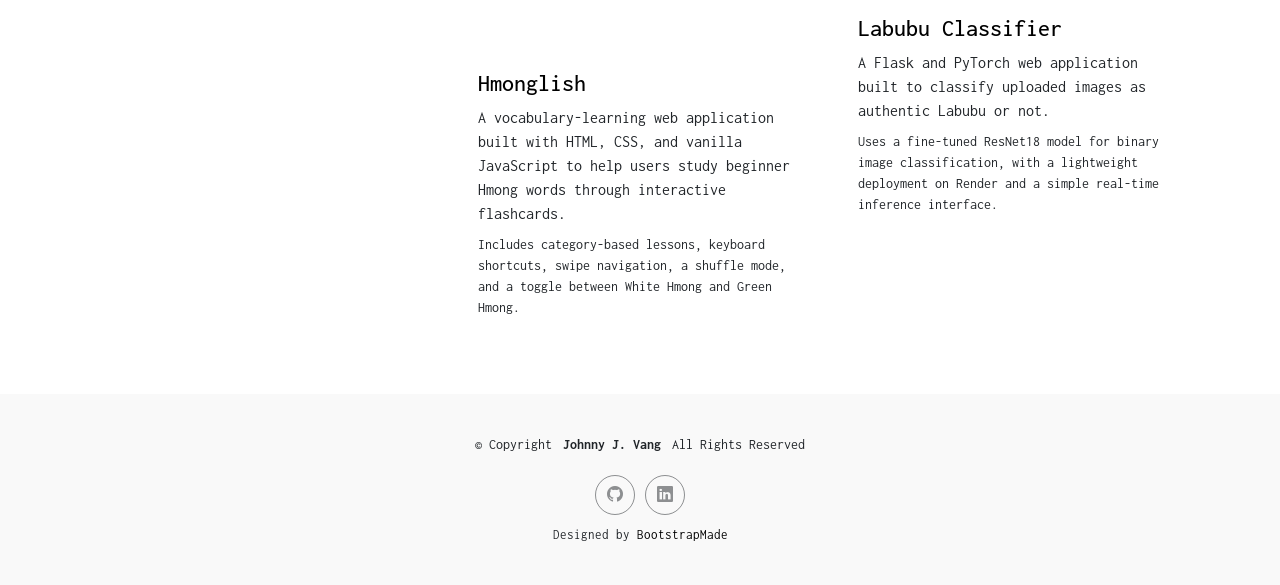
==== commit 377429e0: "Split nav2 project into individual projects, slam and aruco tracking" ====
--- a/index.html
+++ b/index.html
@@ -82,16 +82,52 @@
 
           <div class="row gy-4 isotope-container" data-aos="fade-up" data-aos-delay="200">
 
+
           <div class="col-lg-4 col-md-6 portfolio-item isotope-item filter-mobile filter-computer-vision filter-ros2">
             <div class="portfolio-content h-100">
 
               <div class="portfolio-img">
-                <img src="assets/img/aruco_follower.gif" alt="TurtleBot3 Nav2 SLAM and ArUco Tracking">
-              </div>
-
-              <div class="portfolio-info">
-                <h4>TurtleBot3 Nav2 SLAM and ArUco Tracking</h4>
-                <p>ROS2 navigation, exploration, and vision-based robot following</p>
+                <img src="https://raw.githubusercontent.com/johnnyjvang/tb3_nav2_slam/main/img/vfh_aruco_multi_follower.gif"
+                     alt="TurtleBot3 ArUco Multi-Robot Tracking">
+              </div>
+
+              <div class="portfolio-info">
+                <h4>TurtleBot3 ArUco Multi-Robot Tracking</h4>
+                <p>ROS 2 computer vision, multi-tag tracking, and obstacle-aware following</p>
+                <div>
+                  <a href="tb3-aruco-tracking.html" class="details-link">
+                    <i class="bi bi-link-45deg"></i>
+                  </a>
+                </div>
+              </div>
+
+              <div class="p-3">
+                <h4 class="mb-2">TurtleBot3 ArUco Multi-Robot Tracking</h4>
+                <p class="mb-2">
+                  A ROS 2 (Jazzy) robotics project using OpenCV ArUco detection,
+                  multi-marker tracking, and LiDAR-assisted robot following in Gazebo.
+                </p>
+                <p class="mb-0 small">
+                  Includes multi-tag robot tracking, EMA smoothing, proportional control,
+                  LiDAR emergency stop behavior, recovery backup logic, and VFH-style
+                  obstacle avoidance for smoother robot following.
+                </p>
+              </div>
+
+            </div>
+          </div>
+
+        
+          <div class="col-lg-4 col-md-6 portfolio-item isotope-item filter-mobile filter-ros2">
+            <div class="portfolio-content h-100">
+
+              <div class="portfolio-img">
+                <img src="https://raw.githubusercontent.com/johnnyjvang/tb3_nav2_slam/main/img/timer_based_patrol_explorer.gif" alt="Timer-based patrol">
+              </div>
+
+              <div class="portfolio-info">
+                <h4>TurtleBot3 Nav2 SLAM Exploration</h4>
+                <p>ROS 2 navigation, autonomous exploration, and patrol behavior</p>
                 <div>
                   <a href="tb3-nav2-slam.html" class="details-link">
                     <i class="bi bi-link-45deg"></i>
@@ -100,19 +136,22 @@
               </div>
 
               <div class="p-3">
-                <h4 class="mb-2">TurtleBot3 Nav2 SLAM and ArUco Tracking</h4>
-                <p class="mb-2">
-                  A ROS 2 (Jazzy) project combining Nav2 navigation, autonomous exploration,
-                  and camera-based robot following using ArUco markers.
-                </p>
-                <p class="mb-0 small">
-                  Includes timer-based patrol exploration with map logging, multi-robot Gazebo simulation,
-                  and a full perception-to-control pipeline for tracking and following a moving robot.
-                </p>
-              </div>
-
-            </div>
-          </div>
+                <h4 class="mb-2">TurtleBot3 Nav2 SLAM Exploration</h4>
+                <p class="mb-2">
+                  A ROS 2 (Jazzy) mobile robotics project using TurtleBot3, Nav2, SLAM,
+                  and Gazebo to test autonomous navigation and exploration behaviors.
+                </p>
+                <p class="mb-0 small">
+                  Includes single-goal navigation, return behavior, goal-list navigation,
+                  random safe-goal exploration, and timer-based patrol exploration with
+                  map logging and visual result validation.
+                </p>
+              </div>
+
+            </div>
+          </div>
+
+
 
 
           <div class="col-lg-4 col-md-6 portfolio-item isotope-item filter-mobile filter-sensor filter-ros2">
